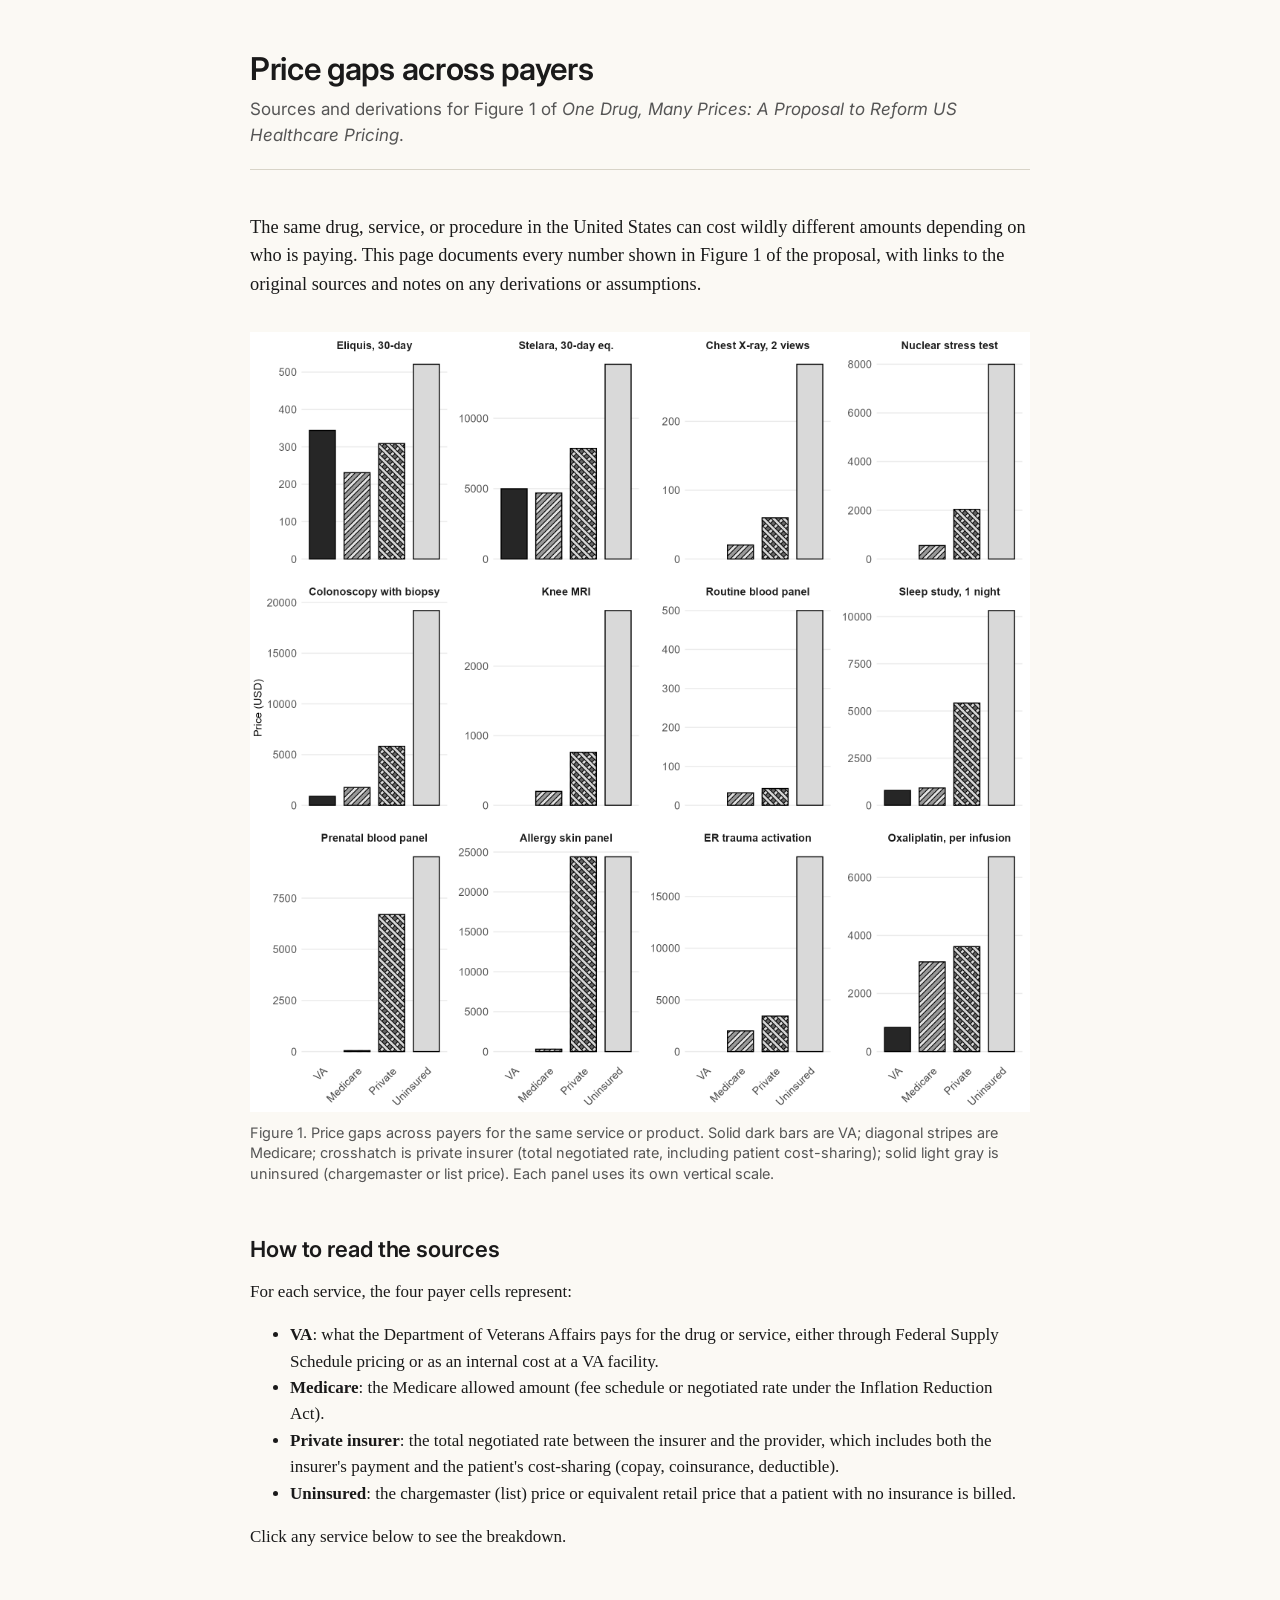
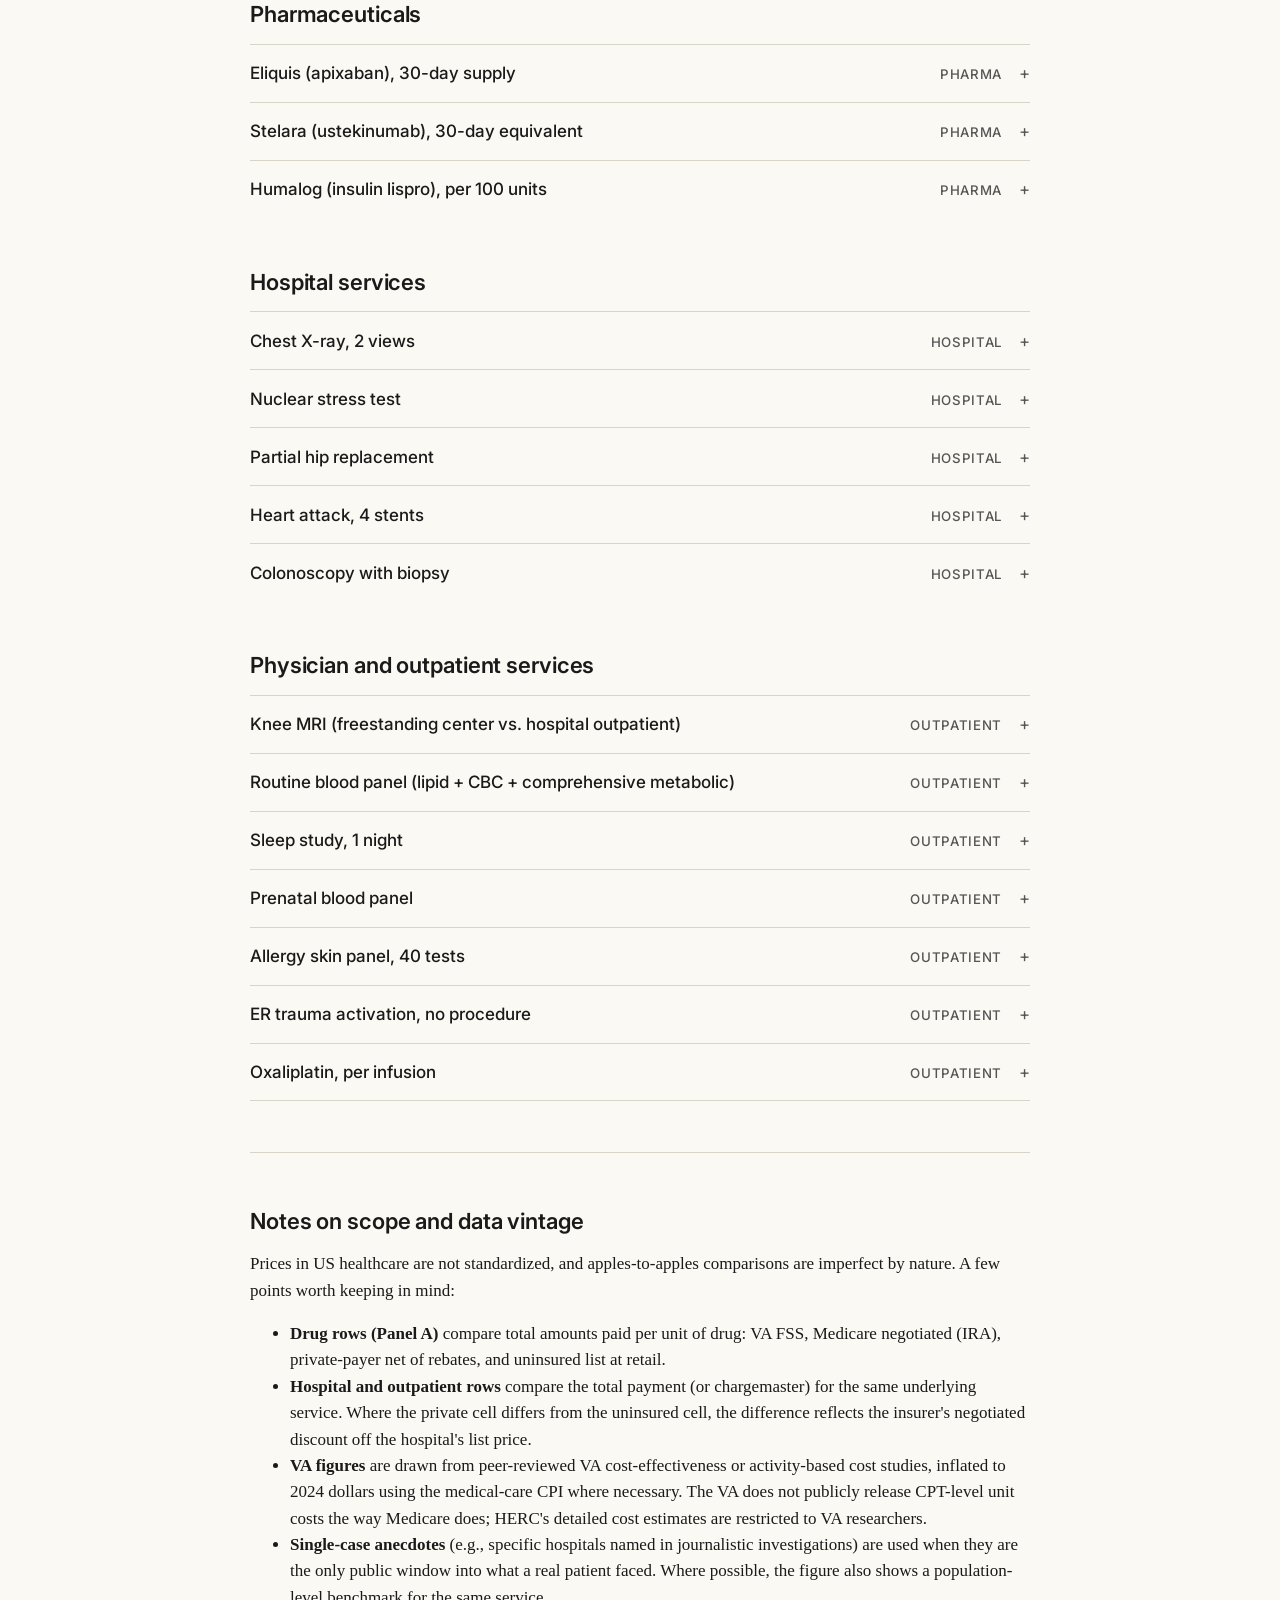
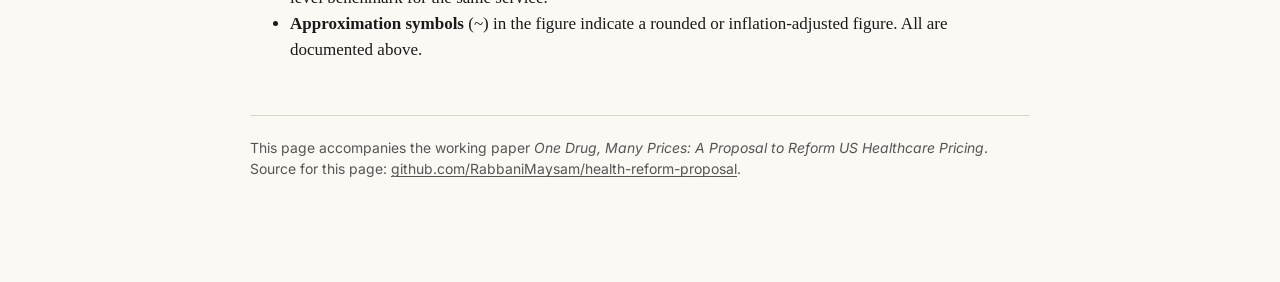
==== docs/index.html @ d4d27727 "Initial commit: paper draft, figures, and GitHub Pages site for price-gap sources Co-Authored-By: Cl" ====
<!doctype html>
<html lang="en">
<head>
<meta charset="utf-8">
<meta name="viewport" content="width=device-width, initial-scale=1">
<title>Price gaps across payers — Sources and derivations</title>
<meta name="description" content="Documented sources and derivations for the price-gap figure in 'One Drug, Many Prices: A Proposal to Reform US Healthcare Pricing.'">
<link rel="preconnect" href="https://fonts.googleapis.com">
<link rel="preconnect" href="https://fonts.gstatic.com" crossorigin>
<link rel="stylesheet" href="https://fonts.googleapis.com/css2?family=Inter:wght@400;500;600&display=swap">
<link rel="stylesheet" href="style.css">
</head>
<body>
<div class="wrap">

<header>
  <h1>Price gaps across payers</h1>
  <p class="subtitle">Sources and derivations for Figure 1 of <em>One Drug, Many Prices: A Proposal to Reform US Healthcare Pricing</em>.</p>
</header>

<p class="lede">The same drug, service, or procedure in the United States can cost wildly different amounts depending on who is paying. This page documents every number shown in Figure 1 of the proposal, with links to the original sources and notes on any derivations or assumptions.</p>

<figure>
  <img src="fig_pricegaps.png" alt="Bar chart of price gaps across four payers (VA, Medicare, private insurer, uninsured) for 15 services. Each panel uses its own vertical scale.">
  <figcaption>Figure 1. Price gaps across payers for the same service or product. Solid dark bars are VA; diagonal stripes are Medicare; crosshatch is private insurer (total negotiated rate, including patient cost-sharing); solid light gray is uninsured (chargemaster or list price). Each panel uses its own vertical scale.</figcaption>
</figure>

<h2>How to read the sources</h2>
<p>For each service, the four payer cells represent:</p>
<ul>
  <li><b>VA</b>: what the Department of Veterans Affairs pays for the drug or service, either through Federal Supply Schedule pricing or as an internal cost at a VA facility.</li>
  <li><b>Medicare</b>: the Medicare allowed amount (fee schedule or negotiated rate under the Inflation Reduction Act).</li>
  <li><b>Private insurer</b>: the total negotiated rate between the insurer and the provider, which includes both the insurer's payment and the patient's cost-sharing (copay, coinsurance, deductible).</li>
  <li><b>Uninsured</b>: the chargemaster (list) price or equivalent retail price that a patient with no insurance is billed.</li>
</ul>
<p>Click any service below to see the breakdown.</p>

<h2>Pharmaceuticals</h2>

<details>
  <summary><span class="service-name">Eliquis (apixaban), 30-day supply</span><span class="service-panel">Pharma</span></summary>
  <div>
    <dl class="cells">
      <dt>VA</dt><dd><b>$344</b> — Federal Supply Schedule price, March 2026.</dd>
      <dt>Medicare</dt><dd><b>$231</b> — IRA Maximum Fair Price effective 2026.</dd>
      <dt>Private insurer</dt><dd><b>$309</b> — Estimated US net price after rebates and discounts, from SSR Health data.</dd>
      <dt>Uninsured</dt><dd><b>$521</b> — US list (WAC) price; the uninsured face the list price at retail pharmacy, since they have no access to the rebate channel.</dd>
    </dl>
    <div class="notes">
      <p>Sources: <a href="https://www.cms.gov/priorities/medicare-prescription-drug-affordability/overview/medicare-drug-price-negotiation-program/selected-drugs-negotiated-prices">CMS, Selected Drugs and Negotiated Prices</a> (list and negotiated price); <a href="https://pmc.ncbi.nlm.nih.gov/articles/PMC11612909/">Wouters, Naci, Kesselheim. JAMA 2025;333:85–87</a> (net price); <a href="https://www.va.gov/opal/nac/fss/pharmprices.asp">VA National Acquisition Center FSS Pharmaceutical Prices</a>.</p>
    </div>
  </div>
</details>

<details>
  <summary><span class="service-name">Stelara (ustekinumab), 30-day equivalent</span><span class="service-panel">Pharma</span></summary>
  <div>
    <dl class="cells">
      <dt>VA</dt><dd><b>$4,993</b> — VA Federal Supply Schedule price for brand Stelara. Biosimilars are available to the VA at a fraction of this rate.</dd>
      <dt>Medicare</dt><dd><b>$4,695</b> — IRA Maximum Fair Price effective 2026.</dd>
      <dt>Private insurer</dt><dd><b>$7,860</b> — Estimated US net price after rebates and discounts.</dd>
      <dt>Uninsured</dt><dd><b>$13,836</b> — US list (WAC) price.</dd>
    </dl>
    <div class="notes">
      <p>Sources: <a href="https://www.cms.gov/priorities/medicare-prescription-drug-affordability/overview/medicare-drug-price-negotiation-program/selected-drugs-negotiated-prices">CMS, Selected Drugs and Negotiated Prices</a>; <a href="https://pmc.ncbi.nlm.nih.gov/articles/PMC11612909/">Wouters et al. JAMA 2025</a>; <a href="https://www.va.gov/opal/nac/fss/pharmprices.asp">VA FSS</a>.</p>
    </div>
  </div>
</details>

<details>
  <summary><span class="service-name">Humalog (insulin lispro), per 100 units</span><span class="service-panel">Pharma</span></summary>
  <div>
    <dl class="cells">
      <dt>VA</dt><dd><b>$2.51</b> — VA Federal Supply Schedule price, March 2026.</dd>
      <dt>Medicare</dt><dd>— Not separately reported.</dd>
      <dt>Private insurer</dt><dd>— Not separately reported.</dd>
      <dt>Uninsured</dt><dd><b>~$8.50</b> — Approximate current US list (WAC) price following Eli Lilly's roughly 70% list-price cut in late 2023 (from a pre-cut list of $32.18 per 100 units in 2019).</dd>
    </dl>
    <div class="notes">
      <p><b>Assumption:</b> The $8.50 figure is an approximation of the post-cut list price; Lilly cut the list price of Humalog by approximately 70% in Q4 2023, bringing a 10 mL (1000-unit) vial to roughly $82–$86, or about $8–$9 per 100 units.</p>
      <p>Sources: <a href="https://pmc.ncbi.nlm.nih.gov/articles/PMC10276305/">Hernandez et al. JAMA Health Forum 2023</a> (2019 list price baseline); <a href="https://www.va.gov/opal/nac/fss/pharmprices.asp">VA FSS</a>.</p>
    </div>
  </div>
</details>

<h2>Hospital services</h2>

<details>
  <summary><span class="service-name">Chest X-ray, 2 views</span><span class="service-panel">Hospital</span></summary>
  <div>
    <dl class="cells">
      <dt>VA</dt><dd>— Not publicly reported at CPT level.</dd>
      <dt>Medicare</dt><dd><b>$20.44</b> — Medicare rate at MD Anderson, as reported in Brill's 2013 investigation.</dd>
      <dt>Private insurer</dt><dd><b>~$60</b> — National commercial median for CPT 71046 (two-view chest X-ray), from hospital price-transparency data.</dd>
      <dt>Uninsured</dt><dd><b>$283</b> — MD Anderson chargemaster price.</dd>
    </dl>
    <div class="notes">
      <p>Sources: <a href="https://content.time.com/time/subscriber/article/0,33009,2136864,00.html">Brill, "Bitter Pill." TIME. 2013</a>; Turquoise Health price transparency data.</p>
    </div>
  </div>
</details>

<details>
  <summary><span class="service-name">Nuclear stress test</span><span class="service-panel">Hospital</span></summary>
  <div>
    <dl class="cells">
      <dt>VA</dt><dd>— Not publicly reported.</dd>
      <dt>Medicare</dt><dd><b>$554</b> — Medicare rate at Stamford Hospital, per Brill 2013.</dd>
      <dt>Private insurer</dt><dd><b>~$2,038</b> — National commercial median for CPT 78452 (myocardial perfusion imaging), from hospital price-transparency data.</dd>
      <dt>Uninsured</dt><dd><b>$7,998</b> — Stamford Hospital chargemaster price.</dd>
    </dl>
    <div class="notes">
      <p>Sources: <a href="https://content.time.com/time/subscriber/article/0,33009,2136864,00.html">Brill, "Bitter Pill." TIME. 2013</a>; Turquoise Health price transparency data.</p>
    </div>
  </div>
</details>

<details>
  <summary><span class="service-name">Partial hip replacement</span><span class="service-panel">Hospital</span></summary>
  <div>
    <dl class="cells">
      <dt>VA</dt><dd>— Not publicly reported for partial hip.</dd>
      <dt>Medicare</dt><dd>— Not separately reported in source.</dd>
      <dt>Private insurer</dt><dd><b>$70,882</b> — Aetna's negotiated payment to NYU Langone.</dd>
      <dt>Uninsured</dt><dd><b>$117,000+</b> — NYU Langone's sticker price for the surgery.</dd>
    </dl>
    <div class="notes">
      <p>Source: <a href="https://www.propublica.org/article/why-your-health-insurer-does-not-care-about-your-big-bills">Marshall Allen, "Why Your Health Insurer Doesn't Care About Your Big Bills." ProPublica. 2018</a>.</p>
    </div>
  </div>
</details>

<details>
  <summary><span class="service-name">Heart attack, 4 stents</span><span class="service-panel">Hospital</span></summary>
  <div>
    <dl class="cells">
      <dt>VA</dt><dd><b>~$25,000</b> — Derived. Median VA index-PCI admission cost from the CART Program registry (2008–2011 dollars), inflated to 2024 dollars using the medical-care CPI. Resource-intensive cases (such as four stents) likely run higher.</dd>
      <dt>Medicare</dt><dd>— Not independently verified.</dd>
      <dt>Private insurer</dt><dd>— Patient's case was billed out of network; no clean negotiated rate.</dd>
      <dt>Uninsured</dt><dd><b>$164,941</b> — St. David's (Austin, TX) chargemaster total bill.</dd>
    </dl>
    <div class="notes">
      <p><b>Derivation for VA:</b> Bradley et al. (2015) reports a median 30-day total cost of $23,820 (2008–2011 VA data); the index PCI admission is 83% of that (~$19,800 in 2010 dollars); inflation-adjusted to 2024 dollars via the medical-care CPI (factor ≈ 1.51) gives ~$25,000 for the index admission.</p>
      <p>Sources: <a href="https://pubmed.ncbi.nlm.nih.gov/25951833/">Bradley et al. Circulation 2015;132:101–108</a>; <a href="https://kffhealthnews.org/news/life-threatening-heart-attack-leaves-teacher-with-108951-bill/">Kliff, "Drew Calver's heart attack." KHN/NPR. 2018</a>.</p>
    </div>
  </div>
</details>

<details>
  <summary><span class="service-name">Colonoscopy with biopsy</span><span class="service-panel">Hospital</span></summary>
  <div>
    <dl class="cells">
      <dt>VA</dt><dd><b>~$880</b> — Derived. Median VA direct health-care cost per diagnostic colonoscopy in a single-center microcosting study (2002 dollars: $391), inflated to 2024 dollars using the medical-care CPI.</dd>
      <dt>Medicare</dt><dd><b>$1,760</b> — Medicare rate reported in the KFF Bill of the Month article.</dd>
      <dt>Private insurer</dt><dd><b>$5,816</b> — Aetna-negotiated rate after reducing the $19,206 chargemaster. Of this, Aetna paid $1,979 and the patient paid $4,047.</dd>
      <dt>Uninsured</dt><dd><b>$19,206</b> — Northwestern Memorial chargemaster.</dd>
    </dl>
    <div class="notes">
      <p><b>Derivation for VA:</b> Medical-care CPI factor ≈ 2.25 from 2002 to 2024.</p>
      <p>Sources: <a href="https://pubmed.ncbi.nlm.nih.gov/17665271/">Henry et al. J Gen Intern Med 2007;22:1415–1421</a>; <a href="https://kffhealthnews.org/news/article/surprise-bill-colonoscopy-chicago-northwestern-december-bill-of-the-month/">Andrews, "His Doctors Said the Colonoscopy Could Wait. The Bill Couldn't." KFF Health News. 2024</a>.</p>
    </div>
  </div>
</details>

<h2>Physician and outpatient services</h2>

<details>
  <summary><span class="service-name">Knee MRI (freestanding center vs. hospital outpatient)</span><span class="service-panel">Outpatient</span></summary>
  <div>
    <dl class="cells">
      <dt>VA</dt><dd>— Not publicly reported at CPT level.</dd>
      <dt>Medicare</dt><dd><b>$200</b> — Approximate national Medicare rate for CPT 73721.</dd>
      <dt>Private insurer</dt><dd><b>$762</b> — Midpoint of the $606–$919 range reported by NIHCR 2014 ($606 at a freestanding center; $919 at hospital outpatient).</dd>
      <dt>Uninsured</dt><dd><b>~$2,800</b> — Representative chargemaster for CPT 73721. Chargemasters vary widely by hospital.</dd>
    </dl>
    <div class="notes">
      <p><b>Assumption:</b> The private figure in the figure uses the midpoint of the NIHCR freestanding–vs–HOPD range to give a single bar per payer.</p>
      <p>Source: <a href="https://www.nihcr.org/analysis/improving-care-delivery/prevention-improving-health/hospital-outpatient-prices/">NIHCR, "Hospital Outpatient Prices Much Higher Than Community Settings." 2014</a>.</p>
    </div>
  </div>
</details>

<details>
  <summary><span class="service-name">Routine blood panel (lipid + CBC + comprehensive metabolic)</span><span class="service-panel">Outpatient</span></summary>
  <div>
    <dl class="cells">
      <dt>VA</dt><dd>— Not publicly reported at test level.</dd>
      <dt>Medicare</dt><dd><b>~$32</b> — Sum of Medicare Clinical Laboratory Fee Schedule national rates for lipid panel (CPT 80061 ≈ $13), CBC (85025 ≈ $8), and comprehensive metabolic panel (80053 ≈ $11).</dd>
      <dt>Private insurer</dt><dd><b>$43</b> — Independent reference lab (Quest) negotiated rate. The same bundle billed by a hospital outpatient department runs roughly twice as much.</dd>
      <dt>Uninsured</dt><dd><b>~$500</b> — Representative hospital chargemaster for the three-panel bundle.</dd>
    </dl>
    <div class="notes">
      <p>Sources: <a href="https://healthcostinstitute.org/images/pdfs/HCCI_labprices_brief_051223.pdf">Health Care Cost Institute, "Price Markups for Clinical Labs." 2022</a>; <a href="https://www.cms.gov/medicare/payment/fee-schedules/clinical-laboratory-fee-schedule-clfs">CMS Clinical Laboratory Fee Schedule</a>.</p>
    </div>
  </div>
</details>

<details>
  <summary><span class="service-name">Sleep study, 1 night</span><span class="service-panel">Outpatient</span></summary>
  <div>
    <dl class="cells">
      <dt>VA</dt><dd><b>~$790</b> — Derived. VA-reported cost per in-laboratory polysomnogram (2015 dollars, priced at Medicare rates), inflated to 2024 dollars using the medical-care CPI.</dd>
      <dt>Medicare</dt><dd><b>$920</b> — National Medicare rate reported in the KFF Bill of the Month article.</dd>
      <dt>Private insurer</dt><dd><b>$5,419</b> — Humana's negotiated rate at Bascom Palmer (Miami); the patient owed $5,157 of the $10,322 total charge.</dd>
      <dt>Uninsured</dt><dd><b>$10,322</b> — Total chargemaster bill.</dd>
    </dl>
    <div class="notes">
      <p><b>Derivation for VA:</b> Donovan et al. (2019) reports $663 per polysomnogram priced at Medicare rates from 2014–2016 VA data; medical-care CPI factor ≈ 1.19 from 2015 to 2024 yields ~$790.</p>
      <p>Sources: <a href="https://pmc.ncbi.nlm.nih.gov/articles/PMC7330508/">Donovan et al. Am J Respir Crit Care Med 2019;200:779–782</a>; <a href="https://kffhealthnews.org/news/article/enough-to-wreck-their-rest-10322-for-a-sleep-study/">Andrews, "Enough to Wreck Their Rest." KFF Health News. 2021</a>.</p>
    </div>
  </div>
</details>

<details>
  <summary><span class="service-name">Prenatal blood panel</span><span class="service-panel">Outpatient</span></summary>
  <div>
    <dl class="cells">
      <dt>VA</dt><dd>— VA does not routinely provide prenatal care.</dd>
      <dt>Medicare</dt><dd><b>~$45</b> — Medicare CLFS rate for the obstetric panel (CPT 80055). Medicare does not routinely cover prenatal care, so this is a benchmark for the same lab work.</dd>
      <dt>Private insurer</dt><dd><b>$6,701</b> — The insurer negotiated the $9,520 chargemaster down to $6,701; insurer paid $4,310, patient paid $2,390. Individual tests were marked at multiples of in-office rates (e.g., hepatitis B screen billed at $418.55).</dd>
      <dt>Uninsured</dt><dd><b>$9,520</b> — Hospital chargemaster for the same panel.</dd>
    </dl>
    <div class="notes">
      <p>Sources: <a href="https://kffhealthnews.org/news/article/routine-bloodwork-lab-work-tests-surprise-bill/">Pattani, "Out for Blood?" KFF Health News. 2023</a>; <a href="https://www.cms.gov/medicare/payment/fee-schedules/clinical-laboratory-fee-schedule-clfs">CMS CLFS</a>.</p>
    </div>
  </div>
</details>

<details>
  <summary><span class="service-name">Allergy skin panel, 40 tests</span><span class="service-panel">Outpatient</span></summary>
  <div>
    <dl class="cells">
      <dt>VA</dt><dd>— Not separately reported.</dd>
      <dt>Medicare</dt><dd><b>~$300</b> — Medicare Physician Fee Schedule, approximately $7.50 per test (CPT 95004) times 40 tests.</dd>
      <dt>Private insurer</dt><dd><b>$24,400</b> — Billed at chargemaster with no negotiated discount; insurer (BCBS) paid ~$19,000 and the patient paid $5,400+. An independent allergy clinic charged approximately $1,827 for a comparable panel.</dd>
      <dt>Uninsured</dt><dd><b>$24,400</b> — Same as the billed amount, since no negotiated discount was applied.</dd>
    </dl>
    <div class="notes">
      <p><b>Assumption:</b> The private column represents the total negotiated rate (insurer + patient). The PBS NewsHour report describes no separate negotiated discount off the $24,400 charge; total paid equals total charged. The private and uninsured prices are therefore the same for this hospital.</p>
      <p>Sources: <a href="https://www.pbs.org/newshour/show/why-patients-are-getting-hit-with-surprise-hospital-fees-for-routine-medical-care">Booker, "Why patients are getting hit with surprise hospital fees." PBS NewsHour. 2024</a>; <a href="https://www.cms.gov/medicare/physician-fee-schedule/search">CMS Physician Fee Schedule</a>.</p>
    </div>
  </div>
</details>

<details>
  <summary><span class="service-name">ER trauma activation, no procedure</span><span class="service-panel">Outpatient</span></summary>
  <div>
    <dl class="cells">
      <dt>VA</dt><dd>— Not publicly reported.</dd>
      <dt>Medicare</dt><dd><b>~$2,000</b> — Approximate Medicare payment combining the trauma response code (G0390) and an emergency department E/M visit; the precise rate depends on the year's OPPS Addendum B and the specific E/M level.</dd>
      <dt>Private insurer</dt><dd><b>$3,431</b> — Median commercial-payer negotiated price for trauma team activation, from a hospital price-transparency study.</dd>
      <dt>Uninsured</dt><dd><b>$18,836</b> — Total bill for a 3-hour ER visit at Zuckerberg San Francisco General Hospital with no procedure performed. $15,666 of the bill was a single trauma-activation fee. The patient's travel insurance was capped at $5,000, so the chargemaster balance was billed to the family.</dd>
    </dl>
    <div class="notes">
      <p>Sources: <a href="https://kffhealthnews.org/news/how-er-bills-can-balloon-by-as-much-as-50k-for-trauma-response/">Gold and Kliff, "A Baby Was Treated With a Nap and a Bottle of Formula." KFF Health News. 2018</a>; <a href="https://jamanetwork.com/journals/jamasurgery/fullarticle/10.1001/jamasurg.2024.0012">Wang et al. JAMA Surgery 2024;159:718–720</a>.</p>
    </div>
  </div>
</details>

<details>
  <summary><span class="service-name">Oxaliplatin, per infusion</span><span class="service-panel">Outpatient</span></summary>
  <div>
    <dl class="cells">
      <dt>VA</dt><dd><b>~$830</b> — Derived. Per-patient FOLFOX cost in a VA cost-effectiveness analysis (2008 VA internal costs, 12 biweekly infusions per 6-month regimen), inflated to 2024 dollars using the medical-care CPI. The figure combines the VA's in-house drug cost (FSS) with nursing, pharmacy, and overhead costs absorbed internally.</dd>
      <dt>Medicare</dt><dd><b>$3,090</b> — Mean Medicare per-infusion payment in a national sample of cancer centers (Dusetzina 2016, 2012 dollars; current figures are likely higher).</dd>
      <dt>Private insurer</dt><dd><b>$3,616</b> — Mean private-insurance per-infusion payment from the same source.</dd>
      <dt>Uninsured</dt><dd><b>$6,711</b> — Mean uninsured-patient charge per infusion, same source.</dd>
    </dl>
    <div class="notes">
      <p><b>Derivation for VA:</b> Soni et al. (2014) reports a 6-month FOLFOX total cost of $6,427.61 in 2008 VA dollars across 12 biweekly cycles; per-infusion cost ≈ $535.63 in 2008 dollars; medical-care CPI factor ≈ 1.55 from 2008 to 2024 yields ~$830 per infusion.</p>
      <p>The Medicare, private, and uninsured figures are all mean per-infusion payments from the same Dusetzina 2016 study and are therefore apples-to-apples. The VA figure uses internal cost accounting rather than a billed rate, since the VA is a closed system.</p>
      <p>Sources: <a href="https://pmc.ncbi.nlm.nih.gov/articles/PMC4947373/">Dusetzina, Bach, et al. Health Affairs 2016;35:1306–1313</a>; <a href="https://pmc.ncbi.nlm.nih.gov/articles/PMC7842555/">Soni et al. Oncology Research 2014;22:311–319</a>.</p>
    </div>
  </div>
</details>

<hr>

<h2>Notes on scope and data vintage</h2>
<p>Prices in US healthcare are not standardized, and apples-to-apples comparisons are imperfect by nature. A few points worth keeping in mind:</p>
<ul>
  <li><b>Drug rows (Panel A)</b> compare total amounts paid per unit of drug: VA FSS, Medicare negotiated (IRA), private-payer net of rebates, and uninsured list at retail.</li>
  <li><b>Hospital and outpatient rows</b> compare the total payment (or chargemaster) for the same underlying service. Where the private cell differs from the uninsured cell, the difference reflects the insurer's negotiated discount off the hospital's list price.</li>
  <li><b>VA figures</b> are drawn from peer-reviewed VA cost-effectiveness or activity-based cost studies, inflated to 2024 dollars using the medical-care CPI where necessary. The VA does not publicly release CPT-level unit costs the way Medicare does; HERC's detailed cost estimates are restricted to VA researchers.</li>
  <li><b>Single-case anecdotes</b> (e.g., specific hospitals named in journalistic investigations) are used when they are the only public window into what a real patient faced. Where possible, the figure also shows a population-level benchmark for the same service.</li>
  <li><b>Approximation symbols</b> (~) in the figure indicate a rounded or inflation-adjusted figure. All are documented above.</li>
</ul>

<footer>
  <p>This page accompanies the working paper <em>One Drug, Many Prices: A Proposal to Reform US Healthcare Pricing</em>. Source for this page: <a href="https://github.com/RabbaniMaysam/health-reform-proposal">github.com/RabbaniMaysam/health-reform-proposal</a>.</p>
</footer>

</div>
</body>
</html>
---- docs/style.css ----
:root {
  --bg: #fbf9f4;
  --fg: #1a1a1a;
  --muted: #555;
  --rule: #d8d4c8;
  --accent: #8a2b2b;
  --link: #5a1a1a;
  --max: 780px;
  --serif: "Iowan Old Style", "Charter", "Georgia", "Cambria", serif;
  --sans: "Inter", "Helvetica Neue", "Segoe UI", system-ui, sans-serif;
}

html {
  font-size: 17px;
  scroll-behavior: smooth;
  -webkit-font-smoothing: antialiased;
  -moz-osx-font-smoothing: grayscale;
}

body {
  margin: 0;
  background: var(--bg);
  color: var(--fg);
  font-family: var(--serif);
  line-height: 1.55;
}

.wrap {
  max-width: var(--max);
  margin: 0 auto;
  padding: 3rem 1.25rem 5rem;
}

header {
  margin-bottom: 2.5rem;
  padding-bottom: 1.25rem;
  border-bottom: 1px solid var(--rule);
}

h1 {
  font-family: var(--sans);
  font-weight: 600;
  font-size: 1.85rem;
  line-height: 1.2;
  margin: 0 0 0.4rem;
  letter-spacing: -0.01em;
}

.subtitle {
  font-family: var(--sans);
  font-weight: 400;
  font-size: 1rem;
  color: var(--muted);
  margin: 0;
}

h2 {
  font-family: var(--sans);
  font-weight: 600;
  font-size: 1.3rem;
  margin: 2.75rem 0 0.75rem;
  letter-spacing: -0.005em;
}

h3 {
  font-family: var(--sans);
  font-weight: 600;
  font-size: 1.05rem;
  margin: 1.75rem 0 0.5rem;
}

p {
  margin: 0 0 1rem;
}

.lede {
  font-size: 1.08rem;
  color: var(--fg);
}

a {
  color: var(--link);
  text-decoration: underline;
  text-underline-offset: 2px;
  text-decoration-thickness: 1px;
}

a:hover {
  color: var(--accent);
}

figure {
  margin: 2rem 0;
}

figure img {
  width: 100%;
  height: auto;
  display: block;
}

figcaption {
  font-family: var(--sans);
  font-size: 0.85rem;
  color: var(--muted);
  margin-top: 0.6rem;
  line-height: 1.45;
}

details {
  border-top: 1px solid var(--rule);
  padding: 0.9rem 0;
}

details:last-of-type {
  border-bottom: 1px solid var(--rule);
}

summary {
  cursor: pointer;
  font-family: var(--sans);
  font-weight: 500;
  font-size: 1rem;
  list-style: none;
  display: flex;
  justify-content: space-between;
  align-items: baseline;
  gap: 1rem;
}

summary::-webkit-details-marker {
  display: none;
}

summary::after {
  content: "+";
  font-family: var(--sans);
  color: var(--muted);
  font-weight: 400;
  transition: transform 0.15s;
}

details[open] summary::after {
  content: "−";
}

.service-name {
  flex: 1;
}

.service-panel {
  font-size: 0.78rem;
  color: var(--muted);
  text-transform: uppercase;
  letter-spacing: 0.05em;
  font-weight: 500;
  white-space: nowrap;
}

details > div {
  padding-top: 0.8rem;
}

.cells {
  display: grid;
  grid-template-columns: auto 1fr;
  gap: 0.25rem 1rem;
  margin: 0 0 0.9rem;
  font-size: 0.95rem;
}

.cells dt {
  font-family: var(--sans);
  font-weight: 500;
  color: var(--muted);
  white-space: nowrap;
}

.cells dd {
  margin: 0;
}

.cells dd b {
  font-weight: 600;
}

.notes {
  font-size: 0.92rem;
  color: var(--fg);
}

.notes p {
  margin: 0 0 0.5rem;
}

.notes p:last-child {
  margin-bottom: 0;
}

hr {
  border: none;
  border-top: 1px solid var(--rule);
  margin: 3rem 0;
}

footer {
  font-family: var(--sans);
  font-size: 0.82rem;
  color: var(--muted);
  margin-top: 3rem;
  padding-top: 1.25rem;
  border-top: 1px solid var(--rule);
}

footer a {
  color: var(--muted);
}

@media (max-width: 600px) {
  html { font-size: 16px; }
  .wrap { padding: 2rem 1rem 4rem; }
  h1 { font-size: 1.55rem; }
  h2 { font-size: 1.15rem; }
  summary { flex-direction: column; gap: 0.15rem; }
  summary::after { position: absolute; right: 0; }
  details { position: relative; }
  .cells { grid-template-columns: 1fr; gap: 0.1rem; }
  .cells dt { margin-top: 0.4rem; }
}

@media (prefers-color-scheme: dark) {
  :root {
    --bg: #1a1815;
    --fg: #e8e4d8;
    --muted: #a8a29a;
    --rule: #3a3530;
    --link: #e8a08a;
    --accent: #f0b8a0;
  }
}
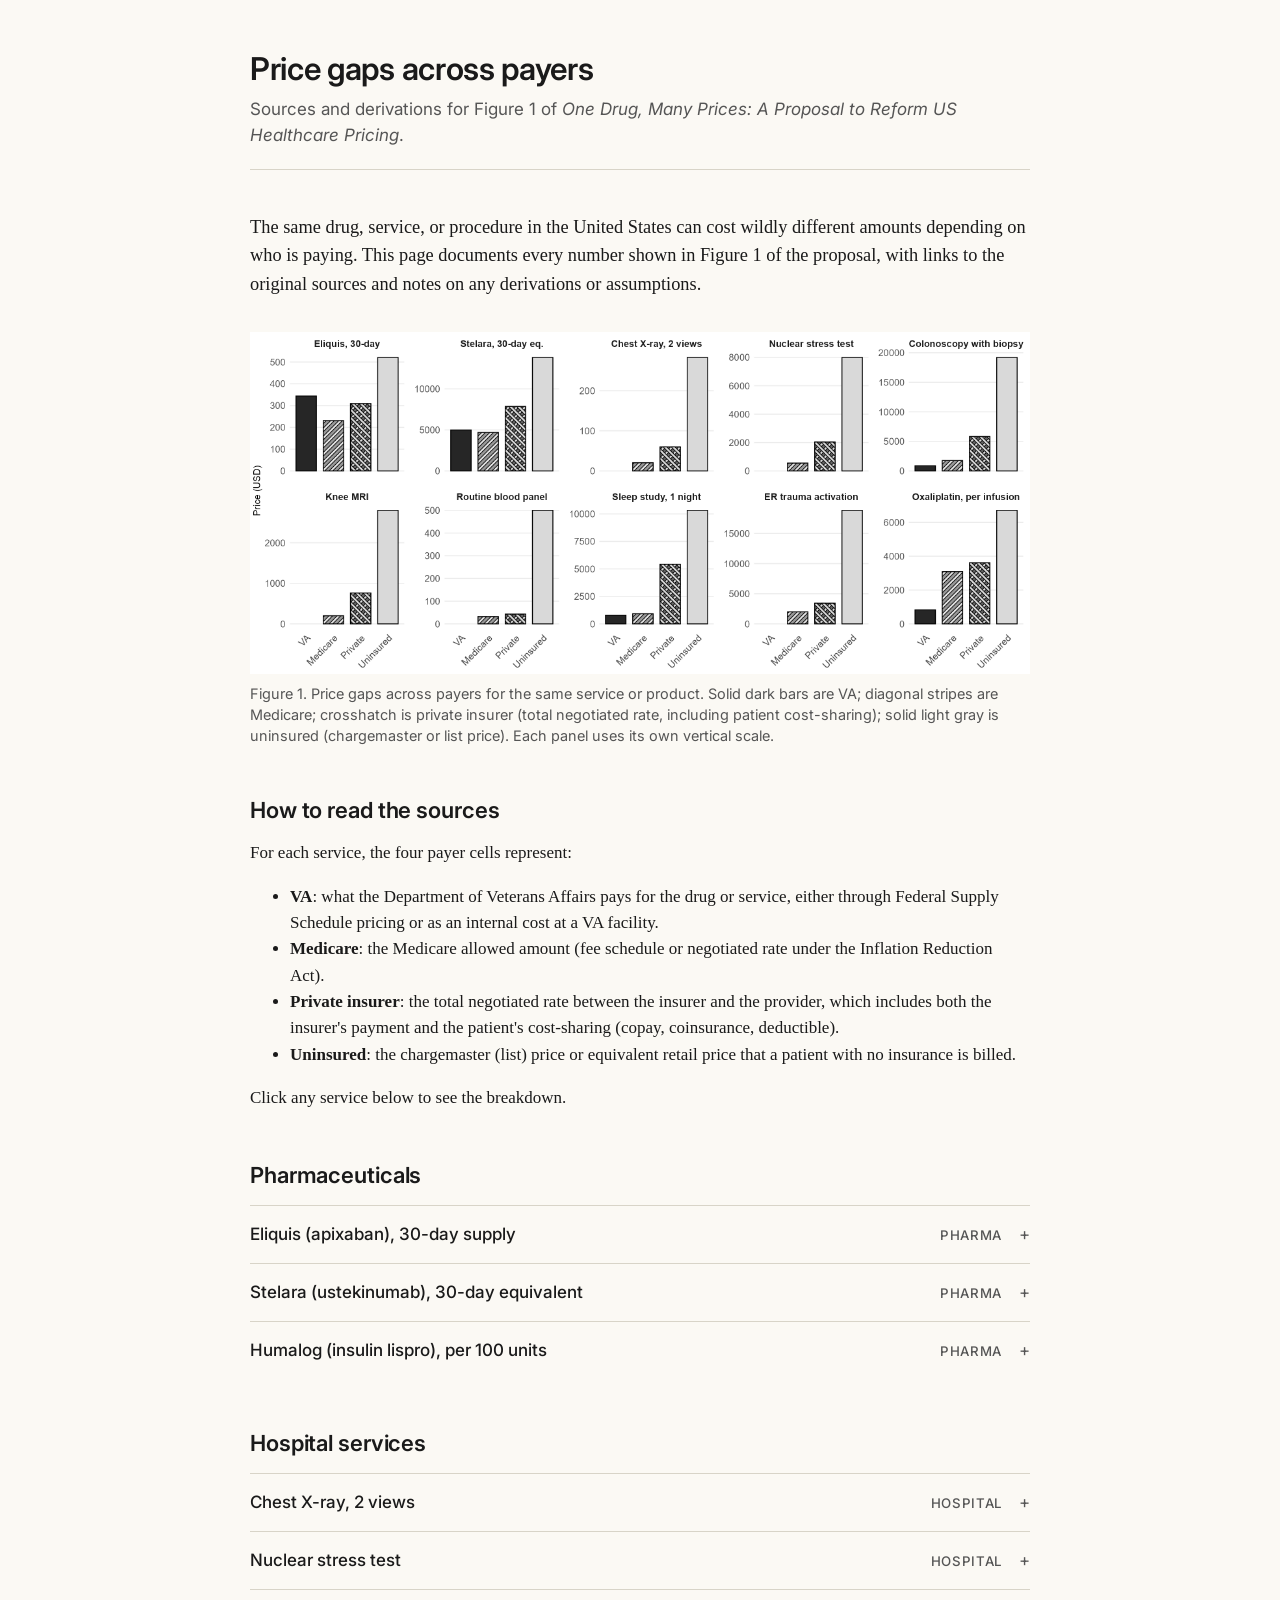
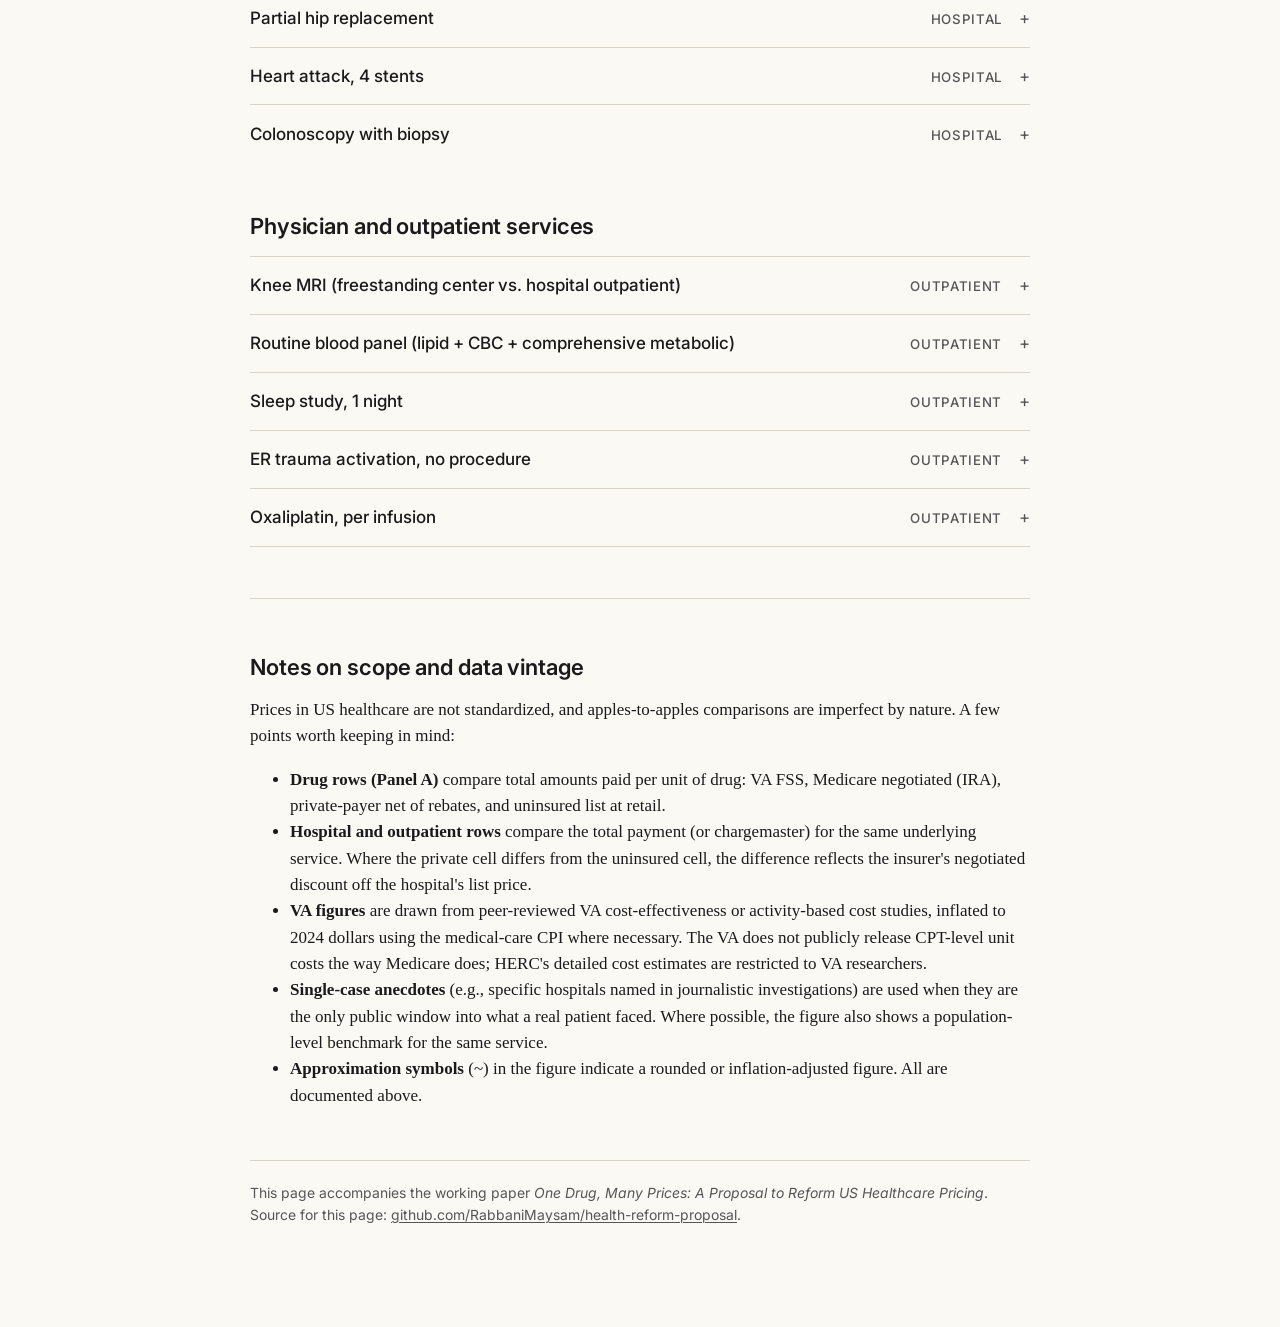
==== commit e26c4eb7: "Remove prenatal and allergy panels from Figure 1; reshape to 2x5 Both rows have very large gaps (doz" ====
--- a/docs/index.html
+++ b/docs/index.html
@@ -212,37 +212,6 @@
 </details>
 
 <details>
-  <summary><span class="service-name">Prenatal blood panel</span><span class="service-panel">Outpatient</span></summary>
-  <div>
-    <dl class="cells">
-      <dt>VA</dt><dd>— VA does not routinely provide prenatal care.</dd>
-      <dt>Medicare</dt><dd><b>~$45</b> — Medicare CLFS rate for the obstetric panel (CPT 80055). Medicare does not routinely cover prenatal care, so this is a benchmark for the same lab work.</dd>
-      <dt>Private insurer</dt><dd><b>$6,701</b> — The insurer negotiated the $9,520 chargemaster down to $6,701; insurer paid $4,310, patient paid $2,390. Individual tests were marked at multiples of in-office rates (e.g., hepatitis B screen billed at $418.55).</dd>
-      <dt>Uninsured</dt><dd><b>$9,520</b> — Hospital chargemaster for the same panel.</dd>
-    </dl>
-    <div class="notes">
-      <p>Sources: <a href="https://kffhealthnews.org/news/article/routine-bloodwork-lab-work-tests-surprise-bill/">Pattani, "Out for Blood?" KFF Health News. 2023</a>; <a href="https://www.cms.gov/medicare/payment/fee-schedules/clinical-laboratory-fee-schedule-clfs">CMS CLFS</a>.</p>
-    </div>
-  </div>
-</details>
-
-<details>
-  <summary><span class="service-name">Allergy skin panel, 40 tests</span><span class="service-panel">Outpatient</span></summary>
-  <div>
-    <dl class="cells">
-      <dt>VA</dt><dd>— Not separately reported.</dd>
-      <dt>Medicare</dt><dd><b>~$300</b> — Medicare Physician Fee Schedule, approximately $7.50 per test (CPT 95004) times 40 tests.</dd>
-      <dt>Private insurer</dt><dd><b>$24,400</b> — Billed at chargemaster with no negotiated discount; insurer (BCBS) paid ~$19,000 and the patient paid $5,400+. An independent allergy clinic charged approximately $1,827 for a comparable panel.</dd>
-      <dt>Uninsured</dt><dd><b>$24,400</b> — Same as the billed amount, since no negotiated discount was applied.</dd>
-    </dl>
-    <div class="notes">
-      <p><b>Assumption:</b> The private column represents the total negotiated rate (insurer + patient). The PBS NewsHour report describes no separate negotiated discount off the $24,400 charge; total paid equals total charged. The private and uninsured prices are therefore the same for this hospital.</p>
-      <p>Sources: <a href="https://www.pbs.org/newshour/show/why-patients-are-getting-hit-with-surprise-hospital-fees-for-routine-medical-care">Booker, "Why patients are getting hit with surprise hospital fees." PBS NewsHour. 2024</a>; <a href="https://www.cms.gov/medicare/physician-fee-schedule/search">CMS Physician Fee Schedule</a>.</p>
-    </div>
-  </div>
-</details>
-
-<details>
   <summary><span class="service-name">ER trauma activation, no procedure</span><span class="service-panel">Outpatient</span></summary>
   <div>
     <dl class="cells">
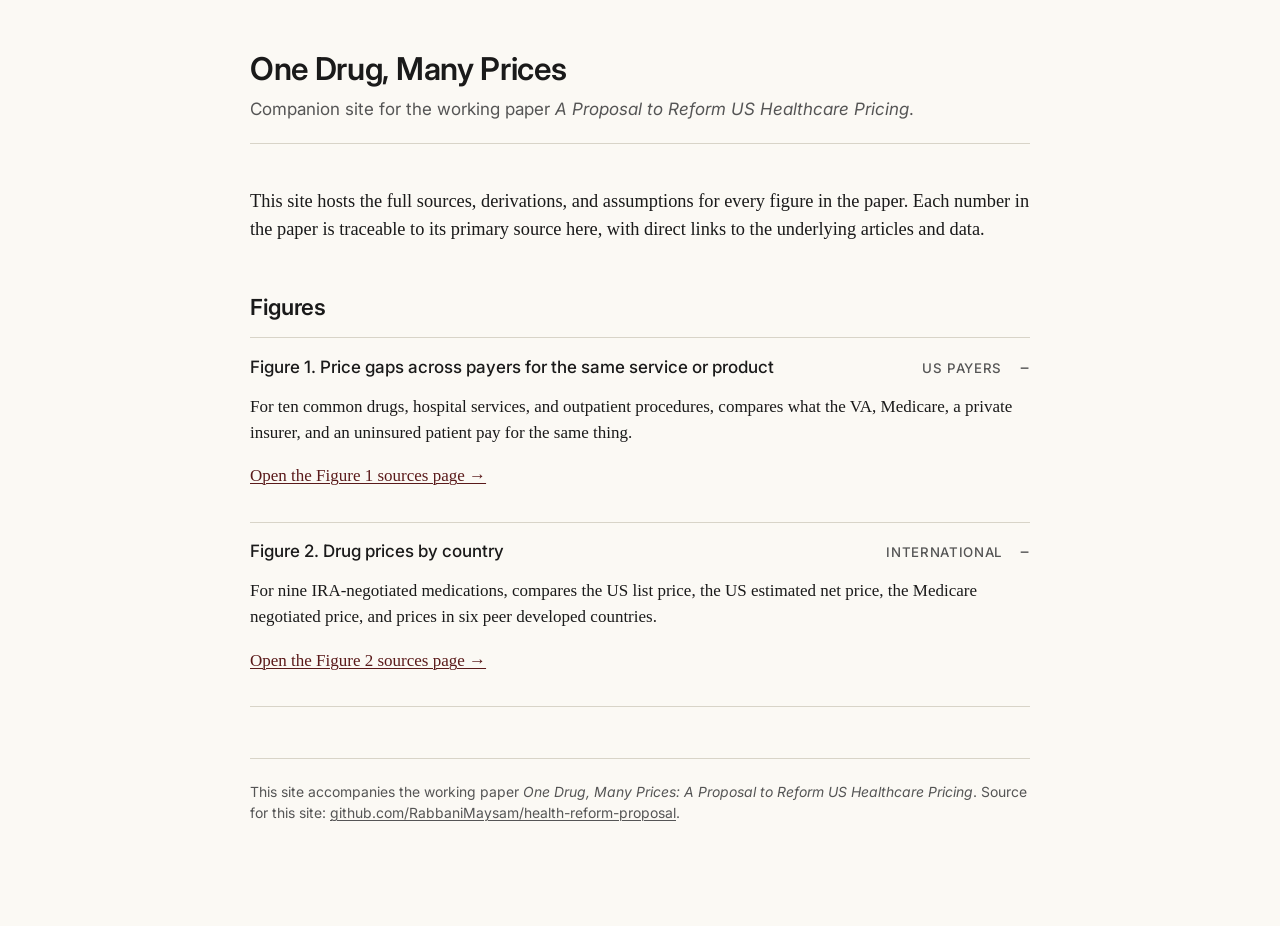
==== commit 3cf2dcd1: "Vertical x-labels in both figures; add sources page for Figure 2 - fig_pricegaps.R: x-axis labels no" ====
--- a/docs/index.html
+++ b/docs/index.html
@@ -3,8 +3,8 @@
 <head>
 <meta charset="utf-8">
 <meta name="viewport" content="width=device-width, initial-scale=1">
-<title>Price gaps across payers — Sources and derivations</title>
-<meta name="description" content="Documented sources and derivations for the price-gap figure in 'One Drug, Many Prices: A Proposal to Reform US Healthcare Pricing.'">
+<title>One Drug, Many Prices — Companion site</title>
+<meta name="description" content="Companion website for the working paper 'One Drug, Many Prices: A Proposal to Reform US Healthcare Pricing.' Full sources and derivations for every figure.">
 <link rel="preconnect" href="https://fonts.googleapis.com">
 <link rel="preconnect" href="https://fonts.gstatic.com" crossorigin>
 <link rel="stylesheet" href="https://fonts.googleapis.com/css2?family=Inter:wght@400;500;600&display=swap">
@@ -14,249 +14,32 @@
 <div class="wrap">
 
 <header>
-  <h1>Price gaps across payers</h1>
-  <p class="subtitle">Sources and derivations for Figure 1 of <em>One Drug, Many Prices: A Proposal to Reform US Healthcare Pricing</em>.</p>
+  <h1>One Drug, Many Prices</h1>
+  <p class="subtitle">Companion site for the working paper <em>A Proposal to Reform US Healthcare Pricing</em>.</p>
 </header>
 
-<p class="lede">The same drug, service, or procedure in the United States can cost wildly different amounts depending on who is paying. This page documents every number shown in Figure 1 of the proposal, with links to the original sources and notes on any derivations or assumptions.</p>
+<p class="lede">This site hosts the full sources, derivations, and assumptions for every figure in the paper. Each number in the paper is traceable to its primary source here, with direct links to the underlying articles and data.</p>
 
-<figure>
-  <img src="fig_pricegaps.png" alt="Bar chart of price gaps across four payers (VA, Medicare, private insurer, uninsured) for 15 services. Each panel uses its own vertical scale.">
-  <figcaption>Figure 1. Price gaps across payers for the same service or product. Solid dark bars are VA; diagonal stripes are Medicare; crosshatch is private insurer (total negotiated rate, including patient cost-sharing); solid light gray is uninsured (chargemaster or list price). Each panel uses its own vertical scale.</figcaption>
-</figure>
+<h2>Figures</h2>
 
-<h2>How to read the sources</h2>
-<p>For each service, the four payer cells represent:</p>
-<ul>
-  <li><b>VA</b>: what the Department of Veterans Affairs pays for the drug or service, either through Federal Supply Schedule pricing or as an internal cost at a VA facility.</li>
-  <li><b>Medicare</b>: the Medicare allowed amount (fee schedule or negotiated rate under the Inflation Reduction Act).</li>
-  <li><b>Private insurer</b>: the total negotiated rate between the insurer and the provider, which includes both the insurer's payment and the patient's cost-sharing (copay, coinsurance, deductible).</li>
-  <li><b>Uninsured</b>: the chargemaster (list) price or equivalent retail price that a patient with no insurance is billed.</li>
-</ul>
-<p>Click any service below to see the breakdown.</p>
-
-<h2>Pharmaceuticals</h2>
-
-<details>
-  <summary><span class="service-name">Eliquis (apixaban), 30-day supply</span><span class="service-panel">Pharma</span></summary>
+<details open>
+  <summary><span class="service-name">Figure 1. Price gaps across payers for the same service or product</span><span class="service-panel">US payers</span></summary>
   <div>
-    <dl class="cells">
-      <dt>VA</dt><dd><b>$344</b> — Federal Supply Schedule price, March 2026.</dd>
-      <dt>Medicare</dt><dd><b>$231</b> — IRA Maximum Fair Price effective 2026.</dd>
-      <dt>Private insurer</dt><dd><b>$309</b> — Estimated US net price after rebates and discounts, from SSR Health data.</dd>
-      <dt>Uninsured</dt><dd><b>$521</b> — US list (WAC) price; the uninsured face the list price at retail pharmacy, since they have no access to the rebate channel.</dd>
-    </dl>
-    <div class="notes">
-      <p>Sources: <a href="https://www.cms.gov/priorities/medicare-prescription-drug-affordability/overview/medicare-drug-price-negotiation-program/selected-drugs-negotiated-prices">CMS, Selected Drugs and Negotiated Prices</a> (list and negotiated price); <a href="https://pmc.ncbi.nlm.nih.gov/articles/PMC11612909/">Wouters, Naci, Kesselheim. JAMA 2025;333:85–87</a> (net price); <a href="https://www.va.gov/opal/nac/fss/pharmprices.asp">VA National Acquisition Center FSS Pharmaceutical Prices</a>.</p>
-    </div>
+    <p>For ten common drugs, hospital services, and outpatient procedures, compares what the VA, Medicare, a private insurer, and an uninsured patient pay for the same thing.</p>
+    <p><a href="price-gaps.html">Open the Figure 1 sources page →</a></p>
   </div>
 </details>
 
-<details>
-  <summary><span class="service-name">Stelara (ustekinumab), 30-day equivalent</span><span class="service-panel">Pharma</span></summary>
+<details open>
+  <summary><span class="service-name">Figure 2. Drug prices by country</span><span class="service-panel">International</span></summary>
   <div>
-    <dl class="cells">
-      <dt>VA</dt><dd><b>$4,993</b> — VA Federal Supply Schedule price for brand Stelara. Biosimilars are available to the VA at a fraction of this rate.</dd>
-      <dt>Medicare</dt><dd><b>$4,695</b> — IRA Maximum Fair Price effective 2026.</dd>
-      <dt>Private insurer</dt><dd><b>$7,860</b> — Estimated US net price after rebates and discounts.</dd>
-      <dt>Uninsured</dt><dd><b>$13,836</b> — US list (WAC) price.</dd>
-    </dl>
-    <div class="notes">
-      <p>Sources: <a href="https://www.cms.gov/priorities/medicare-prescription-drug-affordability/overview/medicare-drug-price-negotiation-program/selected-drugs-negotiated-prices">CMS, Selected Drugs and Negotiated Prices</a>; <a href="https://pmc.ncbi.nlm.nih.gov/articles/PMC11612909/">Wouters et al. JAMA 2025</a>; <a href="https://www.va.gov/opal/nac/fss/pharmprices.asp">VA FSS</a>.</p>
-    </div>
+    <p>For nine IRA-negotiated medications, compares the US list price, the US estimated net price, the Medicare negotiated price, and prices in six peer developed countries.</p>
+    <p><a href="international-prices.html">Open the Figure 2 sources page →</a></p>
   </div>
 </details>
 
-<details>
-  <summary><span class="service-name">Humalog (insulin lispro), per 100 units</span><span class="service-panel">Pharma</span></summary>
-  <div>
-    <dl class="cells">
-      <dt>VA</dt><dd><b>$2.51</b> — VA Federal Supply Schedule price, March 2026.</dd>
-      <dt>Medicare</dt><dd>— Not separately reported.</dd>
-      <dt>Private insurer</dt><dd>— Not separately reported.</dd>
-      <dt>Uninsured</dt><dd><b>~$8.50</b> — Approximate current US list (WAC) price following Eli Lilly's roughly 70% list-price cut in late 2023 (from a pre-cut list of $32.18 per 100 units in 2019).</dd>
-    </dl>
-    <div class="notes">
-      <p><b>Assumption:</b> The $8.50 figure is an approximation of the post-cut list price; Lilly cut the list price of Humalog by approximately 70% in Q4 2023, bringing a 10 mL (1000-unit) vial to roughly $82–$86, or about $8–$9 per 100 units.</p>
-      <p>Sources: <a href="https://pmc.ncbi.nlm.nih.gov/articles/PMC10276305/">Hernandez et al. JAMA Health Forum 2023</a> (2019 list price baseline); <a href="https://www.va.gov/opal/nac/fss/pharmprices.asp">VA FSS</a>.</p>
-    </div>
-  </div>
-</details>
-
-<h2>Hospital services</h2>
-
-<details>
-  <summary><span class="service-name">Chest X-ray, 2 views</span><span class="service-panel">Hospital</span></summary>
-  <div>
-    <dl class="cells">
-      <dt>VA</dt><dd>— Not publicly reported at CPT level.</dd>
-      <dt>Medicare</dt><dd><b>$20.44</b> — Medicare rate at MD Anderson, as reported in Brill's 2013 investigation.</dd>
-      <dt>Private insurer</dt><dd><b>~$60</b> — National commercial median for CPT 71046 (two-view chest X-ray), from hospital price-transparency data.</dd>
-      <dt>Uninsured</dt><dd><b>$283</b> — MD Anderson chargemaster price.</dd>
-    </dl>
-    <div class="notes">
-      <p>Sources: <a href="https://content.time.com/time/subscriber/article/0,33009,2136864,00.html">Brill, "Bitter Pill." TIME. 2013</a>; Turquoise Health price transparency data.</p>
-    </div>
-  </div>
-</details>
-
-<details>
-  <summary><span class="service-name">Nuclear stress test</span><span class="service-panel">Hospital</span></summary>
-  <div>
-    <dl class="cells">
-      <dt>VA</dt><dd>— Not publicly reported.</dd>
-      <dt>Medicare</dt><dd><b>$554</b> — Medicare rate at Stamford Hospital, per Brill 2013.</dd>
-      <dt>Private insurer</dt><dd><b>~$2,038</b> — National commercial median for CPT 78452 (myocardial perfusion imaging), from hospital price-transparency data.</dd>
-      <dt>Uninsured</dt><dd><b>$7,998</b> — Stamford Hospital chargemaster price.</dd>
-    </dl>
-    <div class="notes">
-      <p>Sources: <a href="https://content.time.com/time/subscriber/article/0,33009,2136864,00.html">Brill, "Bitter Pill." TIME. 2013</a>; Turquoise Health price transparency data.</p>
-    </div>
-  </div>
-</details>
-
-<details>
-  <summary><span class="service-name">Partial hip replacement</span><span class="service-panel">Hospital</span></summary>
-  <div>
-    <dl class="cells">
-      <dt>VA</dt><dd>— Not publicly reported for partial hip.</dd>
-      <dt>Medicare</dt><dd>— Not separately reported in source.</dd>
-      <dt>Private insurer</dt><dd><b>$70,882</b> — Aetna's negotiated payment to NYU Langone.</dd>
-      <dt>Uninsured</dt><dd><b>$117,000+</b> — NYU Langone's sticker price for the surgery.</dd>
-    </dl>
-    <div class="notes">
-      <p>Source: <a href="https://www.propublica.org/article/why-your-health-insurer-does-not-care-about-your-big-bills">Marshall Allen, "Why Your Health Insurer Doesn't Care About Your Big Bills." ProPublica. 2018</a>.</p>
-    </div>
-  </div>
-</details>
-
-<details>
-  <summary><span class="service-name">Heart attack, 4 stents</span><span class="service-panel">Hospital</span></summary>
-  <div>
-    <dl class="cells">
-      <dt>VA</dt><dd><b>~$25,000</b> — Derived. Median VA index-PCI admission cost from the CART Program registry (2008–2011 dollars), inflated to 2024 dollars using the medical-care CPI. Resource-intensive cases (such as four stents) likely run higher.</dd>
-      <dt>Medicare</dt><dd>— Not independently verified.</dd>
-      <dt>Private insurer</dt><dd>— Patient's case was billed out of network; no clean negotiated rate.</dd>
-      <dt>Uninsured</dt><dd><b>$164,941</b> — St. David's (Austin, TX) chargemaster total bill.</dd>
-    </dl>
-    <div class="notes">
-      <p><b>Derivation for VA:</b> Bradley et al. (2015) reports a median 30-day total cost of $23,820 (2008–2011 VA data); the index PCI admission is 83% of that (~$19,800 in 2010 dollars); inflation-adjusted to 2024 dollars via the medical-care CPI (factor ≈ 1.51) gives ~$25,000 for the index admission.</p>
-      <p>Sources: <a href="https://pubmed.ncbi.nlm.nih.gov/25951833/">Bradley et al. Circulation 2015;132:101–108</a>; <a href="https://kffhealthnews.org/news/life-threatening-heart-attack-leaves-teacher-with-108951-bill/">Kliff, "Drew Calver's heart attack." KHN/NPR. 2018</a>.</p>
-    </div>
-  </div>
-</details>
-
-<details>
-  <summary><span class="service-name">Colonoscopy with biopsy</span><span class="service-panel">Hospital</span></summary>
-  <div>
-    <dl class="cells">
-      <dt>VA</dt><dd><b>~$880</b> — Derived. Median VA direct health-care cost per diagnostic colonoscopy in a single-center microcosting study (2002 dollars: $391), inflated to 2024 dollars using the medical-care CPI.</dd>
-      <dt>Medicare</dt><dd><b>$1,760</b> — Medicare rate reported in the KFF Bill of the Month article.</dd>
-      <dt>Private insurer</dt><dd><b>$5,816</b> — Aetna-negotiated rate after reducing the $19,206 chargemaster. Of this, Aetna paid $1,979 and the patient paid $4,047.</dd>
-      <dt>Uninsured</dt><dd><b>$19,206</b> — Northwestern Memorial chargemaster.</dd>
-    </dl>
-    <div class="notes">
-      <p><b>Derivation for VA:</b> Medical-care CPI factor ≈ 2.25 from 2002 to 2024.</p>
-      <p>Sources: <a href="https://pubmed.ncbi.nlm.nih.gov/17665271/">Henry et al. J Gen Intern Med 2007;22:1415–1421</a>; <a href="https://kffhealthnews.org/news/article/surprise-bill-colonoscopy-chicago-northwestern-december-bill-of-the-month/">Andrews, "His Doctors Said the Colonoscopy Could Wait. The Bill Couldn't." KFF Health News. 2024</a>.</p>
-    </div>
-  </div>
-</details>
-
-<h2>Physician and outpatient services</h2>
-
-<details>
-  <summary><span class="service-name">Knee MRI (freestanding center vs. hospital outpatient)</span><span class="service-panel">Outpatient</span></summary>
-  <div>
-    <dl class="cells">
-      <dt>VA</dt><dd>— Not publicly reported at CPT level.</dd>
-      <dt>Medicare</dt><dd><b>$200</b> — Approximate national Medicare rate for CPT 73721.</dd>
-      <dt>Private insurer</dt><dd><b>$762</b> — Midpoint of the $606–$919 range reported by NIHCR 2014 ($606 at a freestanding center; $919 at hospital outpatient).</dd>
-      <dt>Uninsured</dt><dd><b>~$2,800</b> — Representative chargemaster for CPT 73721. Chargemasters vary widely by hospital.</dd>
-    </dl>
-    <div class="notes">
-      <p><b>Assumption:</b> The private figure in the figure uses the midpoint of the NIHCR freestanding–vs–HOPD range to give a single bar per payer.</p>
-      <p>Source: <a href="https://www.nihcr.org/analysis/improving-care-delivery/prevention-improving-health/hospital-outpatient-prices/">NIHCR, "Hospital Outpatient Prices Much Higher Than Community Settings." 2014</a>.</p>
-    </div>
-  </div>
-</details>
-
-<details>
-  <summary><span class="service-name">Routine blood panel (lipid + CBC + comprehensive metabolic)</span><span class="service-panel">Outpatient</span></summary>
-  <div>
-    <dl class="cells">
-      <dt>VA</dt><dd>— Not publicly reported at test level.</dd>
-      <dt>Medicare</dt><dd><b>~$32</b> — Sum of Medicare Clinical Laboratory Fee Schedule national rates for lipid panel (CPT 80061 ≈ $13), CBC (85025 ≈ $8), and comprehensive metabolic panel (80053 ≈ $11).</dd>
-      <dt>Private insurer</dt><dd><b>$43</b> — Independent reference lab (Quest) negotiated rate. The same bundle billed by a hospital outpatient department runs roughly twice as much.</dd>
-      <dt>Uninsured</dt><dd><b>~$500</b> — Representative hospital chargemaster for the three-panel bundle.</dd>
-    </dl>
-    <div class="notes">
-      <p>Sources: <a href="https://healthcostinstitute.org/images/pdfs/HCCI_labprices_brief_051223.pdf">Health Care Cost Institute, "Price Markups for Clinical Labs." 2022</a>; <a href="https://www.cms.gov/medicare/payment/fee-schedules/clinical-laboratory-fee-schedule-clfs">CMS Clinical Laboratory Fee Schedule</a>.</p>
-    </div>
-  </div>
-</details>
-
-<details>
-  <summary><span class="service-name">Sleep study, 1 night</span><span class="service-panel">Outpatient</span></summary>
-  <div>
-    <dl class="cells">
-      <dt>VA</dt><dd><b>~$790</b> — Derived. VA-reported cost per in-laboratory polysomnogram (2015 dollars, priced at Medicare rates), inflated to 2024 dollars using the medical-care CPI.</dd>
-      <dt>Medicare</dt><dd><b>$920</b> — National Medicare rate reported in the KFF Bill of the Month article.</dd>
-      <dt>Private insurer</dt><dd><b>$5,419</b> — Humana's negotiated rate at Bascom Palmer (Miami); the patient owed $5,157 of the $10,322 total charge.</dd>
-      <dt>Uninsured</dt><dd><b>$10,322</b> — Total chargemaster bill.</dd>
-    </dl>
-    <div class="notes">
-      <p><b>Derivation for VA:</b> Donovan et al. (2019) reports $663 per polysomnogram priced at Medicare rates from 2014–2016 VA data; medical-care CPI factor ≈ 1.19 from 2015 to 2024 yields ~$790.</p>
-      <p>Sources: <a href="https://pmc.ncbi.nlm.nih.gov/articles/PMC7330508/">Donovan et al. Am J Respir Crit Care Med 2019;200:779–782</a>; <a href="https://kffhealthnews.org/news/article/enough-to-wreck-their-rest-10322-for-a-sleep-study/">Andrews, "Enough to Wreck Their Rest." KFF Health News. 2021</a>.</p>
-    </div>
-  </div>
-</details>
-
-<details>
-  <summary><span class="service-name">ER trauma activation, no procedure</span><span class="service-panel">Outpatient</span></summary>
-  <div>
-    <dl class="cells">
-      <dt>VA</dt><dd>— Not publicly reported.</dd>
-      <dt>Medicare</dt><dd><b>~$2,000</b> — Approximate Medicare payment combining the trauma response code (G0390) and an emergency department E/M visit; the precise rate depends on the year's OPPS Addendum B and the specific E/M level.</dd>
-      <dt>Private insurer</dt><dd><b>$3,431</b> — Median commercial-payer negotiated price for trauma team activation, from a hospital price-transparency study.</dd>
-      <dt>Uninsured</dt><dd><b>$18,836</b> — Total bill for a 3-hour ER visit at Zuckerberg San Francisco General Hospital with no procedure performed. $15,666 of the bill was a single trauma-activation fee. The patient's travel insurance was capped at $5,000, so the chargemaster balance was billed to the family.</dd>
-    </dl>
-    <div class="notes">
-      <p>Sources: <a href="https://kffhealthnews.org/news/how-er-bills-can-balloon-by-as-much-as-50k-for-trauma-response/">Gold and Kliff, "A Baby Was Treated With a Nap and a Bottle of Formula." KFF Health News. 2018</a>; <a href="https://jamanetwork.com/journals/jamasurgery/fullarticle/10.1001/jamasurg.2024.0012">Wang et al. JAMA Surgery 2024;159:718–720</a>.</p>
-    </div>
-  </div>
-</details>
-
-<details>
-  <summary><span class="service-name">Oxaliplatin, per infusion</span><span class="service-panel">Outpatient</span></summary>
-  <div>
-    <dl class="cells">
-      <dt>VA</dt><dd><b>~$830</b> — Derived. Per-patient FOLFOX cost in a VA cost-effectiveness analysis (2008 VA internal costs, 12 biweekly infusions per 6-month regimen), inflated to 2024 dollars using the medical-care CPI. The figure combines the VA's in-house drug cost (FSS) with nursing, pharmacy, and overhead costs absorbed internally.</dd>
-      <dt>Medicare</dt><dd><b>$3,090</b> — Mean Medicare per-infusion payment in a national sample of cancer centers (Dusetzina 2016, 2012 dollars; current figures are likely higher).</dd>
-      <dt>Private insurer</dt><dd><b>$3,616</b> — Mean private-insurance per-infusion payment from the same source.</dd>
-      <dt>Uninsured</dt><dd><b>$6,711</b> — Mean uninsured-patient charge per infusion, same source.</dd>
-    </dl>
-    <div class="notes">
-      <p><b>Derivation for VA:</b> Soni et al. (2014) reports a 6-month FOLFOX total cost of $6,427.61 in 2008 VA dollars across 12 biweekly cycles; per-infusion cost ≈ $535.63 in 2008 dollars; medical-care CPI factor ≈ 1.55 from 2008 to 2024 yields ~$830 per infusion.</p>
-      <p>The Medicare, private, and uninsured figures are all mean per-infusion payments from the same Dusetzina 2016 study and are therefore apples-to-apples. The VA figure uses internal cost accounting rather than a billed rate, since the VA is a closed system.</p>
-      <p>Sources: <a href="https://pmc.ncbi.nlm.nih.gov/articles/PMC4947373/">Dusetzina, Bach, et al. Health Affairs 2016;35:1306–1313</a>; <a href="https://pmc.ncbi.nlm.nih.gov/articles/PMC7842555/">Soni et al. Oncology Research 2014;22:311–319</a>.</p>
-    </div>
-  </div>
-</details>
-
-<hr>
-
-<h2>Notes on scope and data vintage</h2>
-<p>Prices in US healthcare are not standardized, and apples-to-apples comparisons are imperfect by nature. A few points worth keeping in mind:</p>
-<ul>
-  <li><b>Drug rows (Panel A)</b> compare total amounts paid per unit of drug: VA FSS, Medicare negotiated (IRA), private-payer net of rebates, and uninsured list at retail.</li>
-  <li><b>Hospital and outpatient rows</b> compare the total payment (or chargemaster) for the same underlying service. Where the private cell differs from the uninsured cell, the difference reflects the insurer's negotiated discount off the hospital's list price.</li>
-  <li><b>VA figures</b> are drawn from peer-reviewed VA cost-effectiveness or activity-based cost studies, inflated to 2024 dollars using the medical-care CPI where necessary. The VA does not publicly release CPT-level unit costs the way Medicare does; HERC's detailed cost estimates are restricted to VA researchers.</li>
-  <li><b>Single-case anecdotes</b> (e.g., specific hospitals named in journalistic investigations) are used when they are the only public window into what a real patient faced. Where possible, the figure also shows a population-level benchmark for the same service.</li>
-  <li><b>Approximation symbols</b> (~) in the figure indicate a rounded or inflation-adjusted figure. All are documented above.</li>
-</ul>
-
 <footer>
-  <p>This page accompanies the working paper <em>One Drug, Many Prices: A Proposal to Reform US Healthcare Pricing</em>. Source for this page: <a href="https://github.com/RabbaniMaysam/health-reform-proposal">github.com/RabbaniMaysam/health-reform-proposal</a>.</p>
+  <p>This site accompanies the working paper <em>One Drug, Many Prices: A Proposal to Reform US Healthcare Pricing</em>. Source for this site: <a href="https://github.com/RabbaniMaysam/health-reform-proposal">github.com/RabbaniMaysam/health-reform-proposal</a>.</p>
 </footer>
 
 </div>
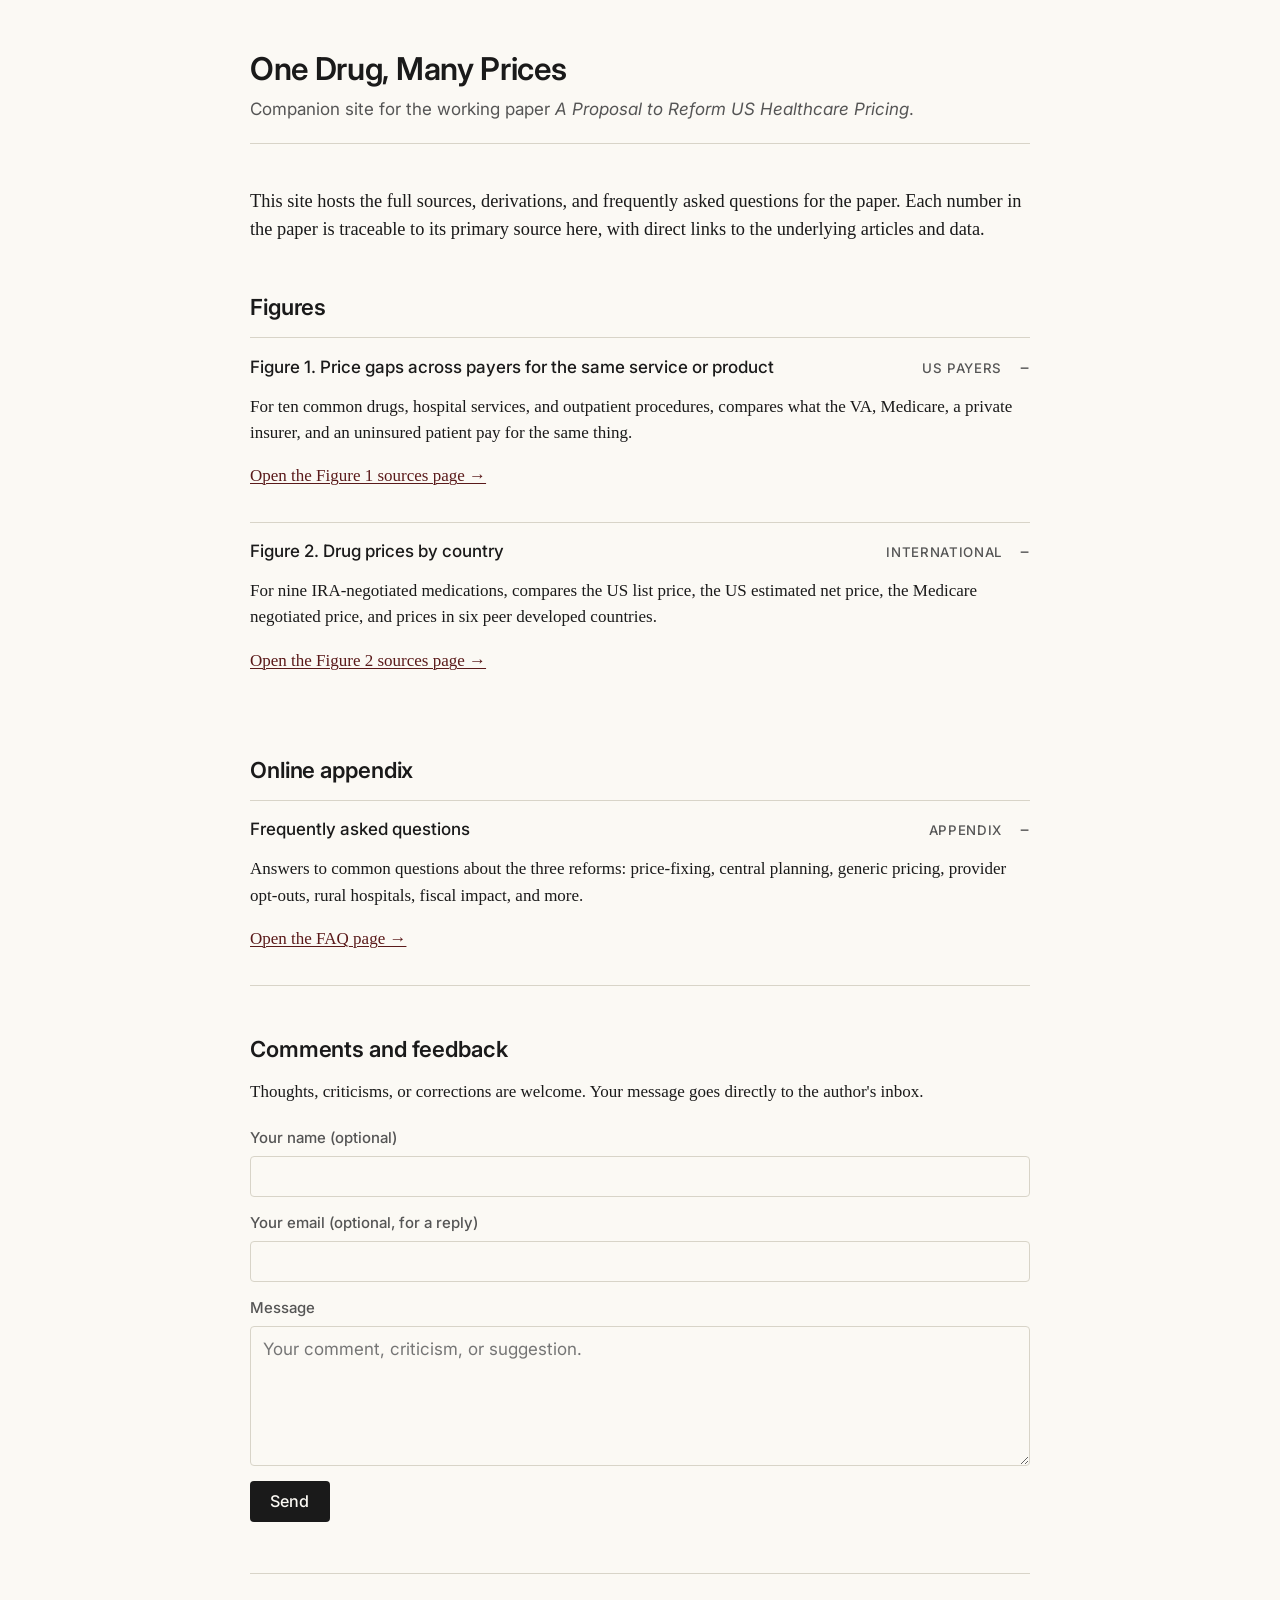
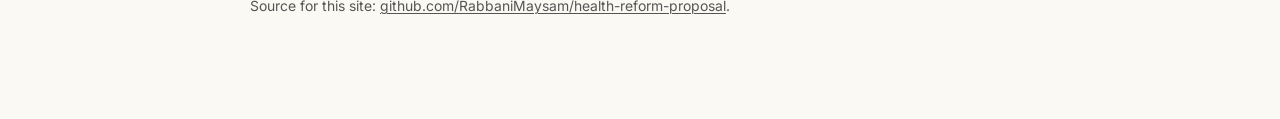
==== commit 72433e1b: "Add FAQ page, contact form (Formspree), and link from landing page - New docs/faq.html: the full onl" ====
--- a/docs/index.html
+++ b/docs/index.html
@@ -4,7 +4,7 @@
 <meta charset="utf-8">
 <meta name="viewport" content="width=device-width, initial-scale=1">
 <title>One Drug, Many Prices — Companion site</title>
-<meta name="description" content="Companion website for the working paper 'One Drug, Many Prices: A Proposal to Reform US Healthcare Pricing.' Full sources and derivations for every figure.">
+<meta name="description" content="Companion website for the working paper 'One Drug, Many Prices: A Proposal to Reform US Healthcare Pricing.' Sources, FAQs, and contact.">
 <link rel="preconnect" href="https://fonts.googleapis.com">
 <link rel="preconnect" href="https://fonts.gstatic.com" crossorigin>
 <link rel="stylesheet" href="https://fonts.googleapis.com/css2?family=Inter:wght@400;500;600&display=swap">
@@ -18,7 +18,7 @@
   <p class="subtitle">Companion site for the working paper <em>A Proposal to Reform US Healthcare Pricing</em>.</p>
 </header>
 
-<p class="lede">This site hosts the full sources, derivations, and assumptions for every figure in the paper. Each number in the paper is traceable to its primary source here, with direct links to the underlying articles and data.</p>
+<p class="lede">This site hosts the full sources, derivations, and frequently asked questions for the paper. Each number in the paper is traceable to its primary source here, with direct links to the underlying articles and data.</p>
 
 <h2>Figures</h2>
 
@@ -38,8 +38,44 @@
   </div>
 </details>
 
+<h2>Online appendix</h2>
+
+<details open>
+  <summary><span class="service-name">Frequently asked questions</span><span class="service-panel">Appendix</span></summary>
+  <div>
+    <p>Answers to common questions about the three reforms: price-fixing, central planning, generic pricing, provider opt-outs, rural hospitals, fiscal impact, and more.</p>
+    <p><a href="faq.html">Open the FAQ page →</a></p>
+  </div>
+</details>
+
+<h2>Comments and feedback</h2>
+
+<p>Thoughts, criticisms, or corrections are welcome. Your message goes directly to the author's inbox.</p>
+
+<form class="contact" action="https://formspree.io/f/xrerqaza" method="POST">
+  <input type="hidden" name="_subject" value="GIT REFORM FEEDBACK">
+  <input type="text" name="_gotcha" class="honeypot" tabindex="-1" autocomplete="off" aria-hidden="true">
+
+  <label>
+    Your name (optional)
+    <input type="text" name="name" autocomplete="name">
+  </label>
+
+  <label>
+    Your email (optional, for a reply)
+    <input type="email" name="email" autocomplete="email">
+  </label>
+
+  <label>
+    Message
+    <textarea name="message" required placeholder="Your comment, criticism, or suggestion."></textarea>
+  </label>
+
+  <button type="submit">Send</button>
+</form>
+
 <footer>
-  <p>This site accompanies the working paper <em>One Drug, Many Prices: A Proposal to Reform US Healthcare Pricing</em>. Source for this site: <a href="https://github.com/RabbaniMaysam/health-reform-proposal">github.com/RabbaniMaysam/health-reform-proposal</a>.</p>
+  <p>Source for this site: <a href="https://github.com/RabbaniMaysam/health-reform-proposal">github.com/RabbaniMaysam/health-reform-proposal</a>.</p>
 </footer>
 
 </div>
--- a/docs/style.css
+++ b/docs/style.css
@@ -203,6 +203,71 @@
   margin: 3rem 0;
 }
 
+form.contact {
+  display: grid;
+  gap: 0.9rem;
+  margin: 1.25rem 0 0;
+  font-family: var(--sans);
+}
+
+form.contact label {
+  display: grid;
+  gap: 0.35rem;
+  font-size: 0.88rem;
+  font-weight: 500;
+  color: var(--muted);
+}
+
+form.contact input[type="text"],
+form.contact input[type="email"],
+form.contact textarea {
+  font-family: var(--sans);
+  font-size: 1rem;
+  color: var(--fg);
+  background: transparent;
+  border: 1px solid var(--rule);
+  border-radius: 4px;
+  padding: 0.55rem 0.7rem;
+  transition: border-color 0.15s;
+}
+
+form.contact input:focus,
+form.contact textarea:focus {
+  outline: none;
+  border-color: var(--accent);
+}
+
+form.contact textarea {
+  min-height: 7rem;
+  resize: vertical;
+  line-height: 1.5;
+}
+
+form.contact button {
+  justify-self: start;
+  font-family: var(--sans);
+  font-weight: 500;
+  font-size: 0.95rem;
+  color: var(--bg);
+  background: var(--fg);
+  border: none;
+  border-radius: 4px;
+  padding: 0.6rem 1.2rem;
+  cursor: pointer;
+  transition: background 0.15s;
+}
+
+form.contact button:hover {
+  background: var(--accent);
+}
+
+.honeypot {
+  position: absolute;
+  left: -9999px;
+  opacity: 0;
+  pointer-events: none;
+}
+
 footer {
   font-family: var(--sans);
   font-size: 0.82rem;
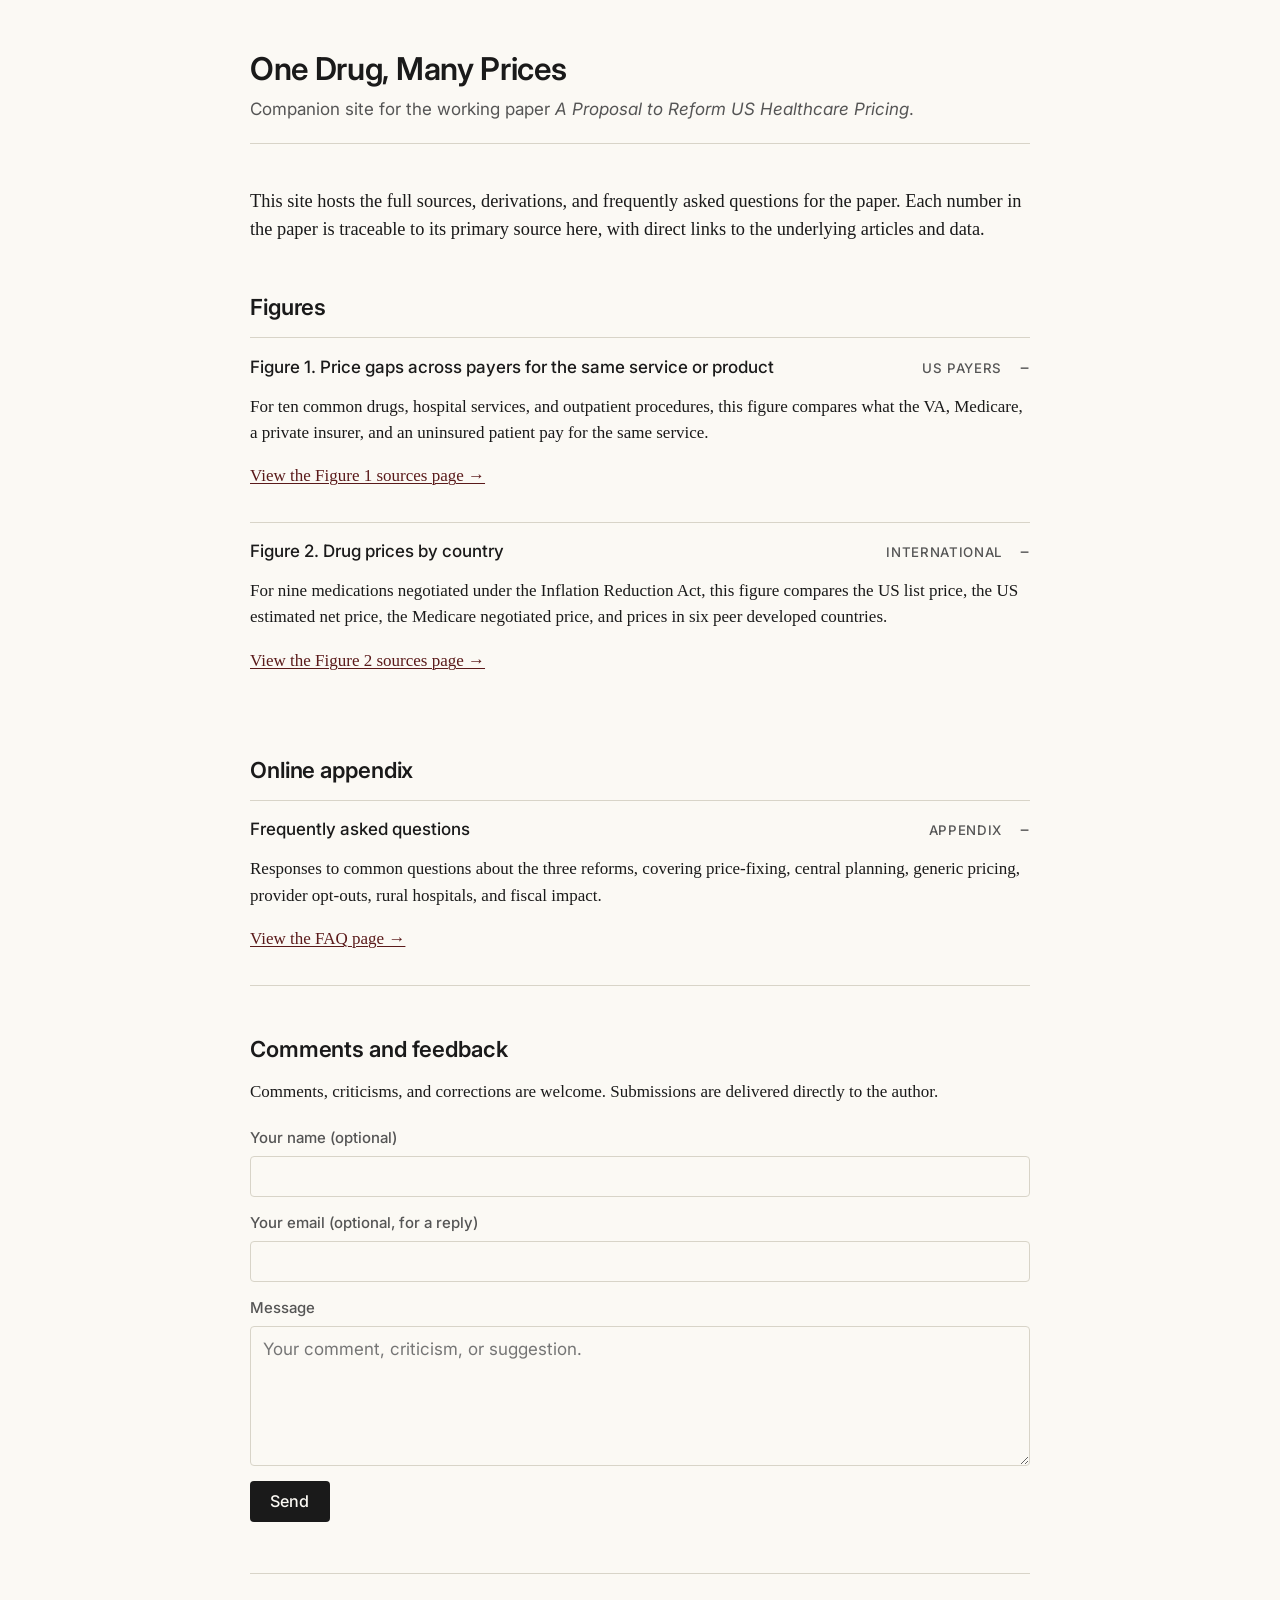
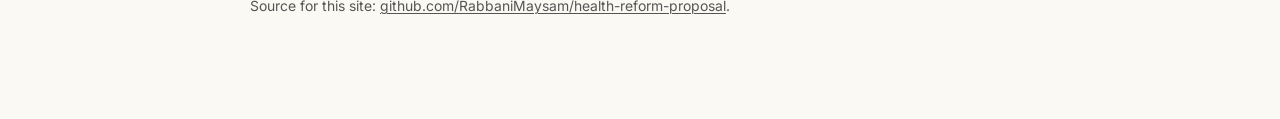
==== commit 20a710f1: "Formality pass across paper, figures, and companion site Paper (main.tex): - Intro: 'float an idea' " ====
--- a/docs/index.html
+++ b/docs/index.html
@@ -25,16 +25,16 @@
 <details open>
   <summary><span class="service-name">Figure 1. Price gaps across payers for the same service or product</span><span class="service-panel">US payers</span></summary>
   <div>
-    <p>For ten common drugs, hospital services, and outpatient procedures, compares what the VA, Medicare, a private insurer, and an uninsured patient pay for the same thing.</p>
-    <p><a href="price-gaps.html">Open the Figure 1 sources page →</a></p>
+    <p>For ten common drugs, hospital services, and outpatient procedures, this figure compares what the VA, Medicare, a private insurer, and an uninsured patient pay for the same service.</p>
+    <p><a href="price-gaps.html">View the Figure 1 sources page →</a></p>
   </div>
 </details>
 
 <details open>
   <summary><span class="service-name">Figure 2. Drug prices by country</span><span class="service-panel">International</span></summary>
   <div>
-    <p>For nine IRA-negotiated medications, compares the US list price, the US estimated net price, the Medicare negotiated price, and prices in six peer developed countries.</p>
-    <p><a href="international-prices.html">Open the Figure 2 sources page →</a></p>
+    <p>For nine medications negotiated under the Inflation Reduction Act, this figure compares the US list price, the US estimated net price, the Medicare negotiated price, and prices in six peer developed countries.</p>
+    <p><a href="international-prices.html">View the Figure 2 sources page →</a></p>
   </div>
 </details>
 
@@ -43,14 +43,14 @@
 <details open>
   <summary><span class="service-name">Frequently asked questions</span><span class="service-panel">Appendix</span></summary>
   <div>
-    <p>Answers to common questions about the three reforms: price-fixing, central planning, generic pricing, provider opt-outs, rural hospitals, fiscal impact, and more.</p>
-    <p><a href="faq.html">Open the FAQ page →</a></p>
+    <p>Responses to common questions about the three reforms, covering price-fixing, central planning, generic pricing, provider opt-outs, rural hospitals, and fiscal impact.</p>
+    <p><a href="faq.html">View the FAQ page →</a></p>
   </div>
 </details>
 
 <h2>Comments and feedback</h2>
 
-<p>Thoughts, criticisms, or corrections are welcome. Your message goes directly to the author's inbox.</p>
+<p>Comments, criticisms, and corrections are welcome. Submissions are delivered directly to the author.</p>
 
 <form class="contact" action="https://formspree.io/f/xrerqaza" method="POST">
   <input type="hidden" name="_subject" value="GIT REFORM FEEDBACK">
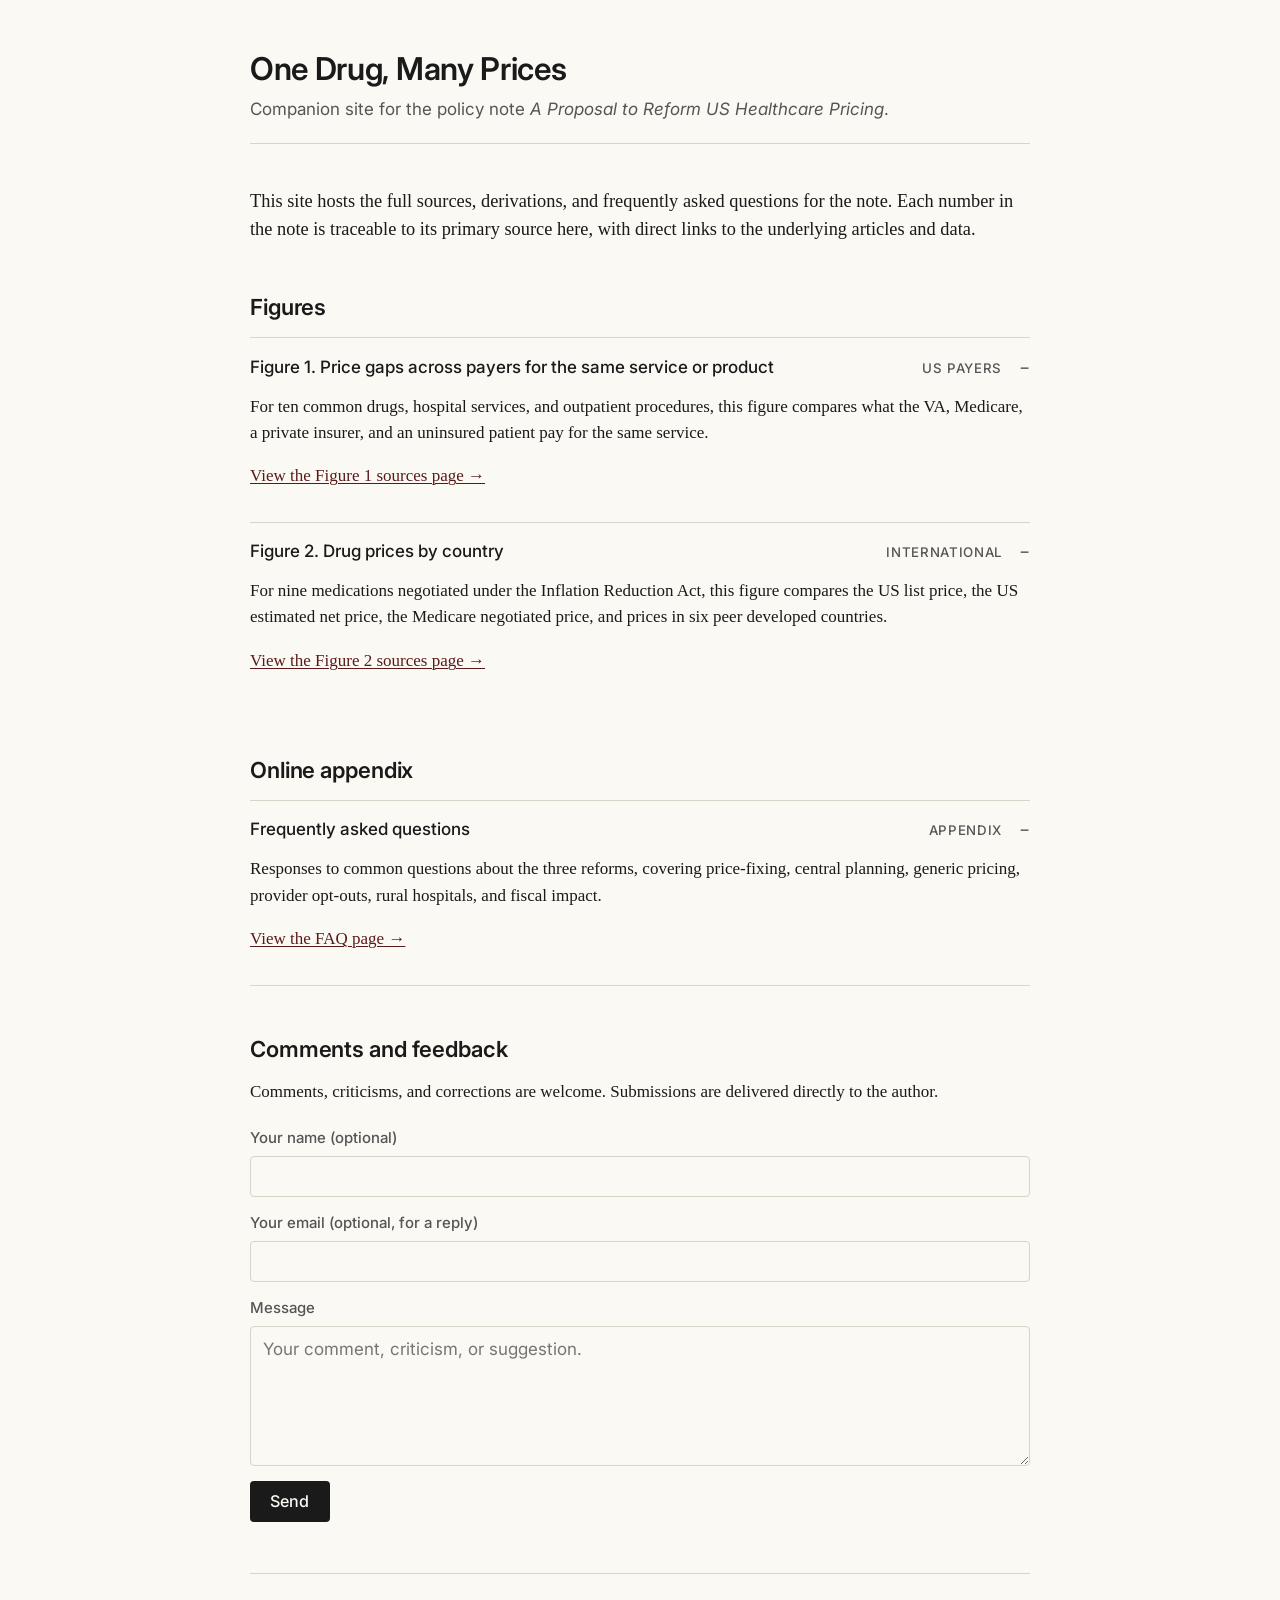
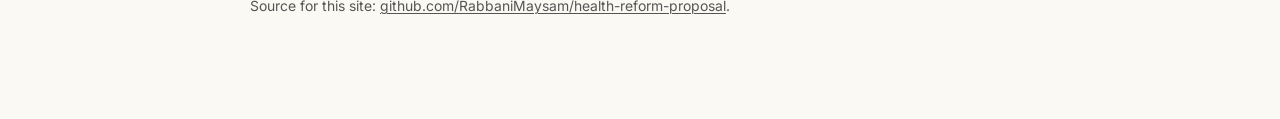
==== commit a921cf7d: "Add related-literature section and relabel as note, not paper Rewrites "Evidence from existing imple" ====
--- a/docs/index.html
+++ b/docs/index.html
@@ -4,7 +4,7 @@
 <meta charset="utf-8">
 <meta name="viewport" content="width=device-width, initial-scale=1">
 <title>One Drug, Many Prices — Companion site</title>
-<meta name="description" content="Companion website for the working paper 'One Drug, Many Prices: A Proposal to Reform US Healthcare Pricing.' Sources, FAQs, and contact.">
+<meta name="description" content="Companion website for the policy note 'One Drug, Many Prices: A Proposal to Reform US Healthcare Pricing.' Sources, FAQs, and contact.">
 <link rel="preconnect" href="https://fonts.googleapis.com">
 <link rel="preconnect" href="https://fonts.gstatic.com" crossorigin>
 <link rel="stylesheet" href="https://fonts.googleapis.com/css2?family=Inter:wght@400;500;600&display=swap">
@@ -15,10 +15,10 @@
 
 <header>
   <h1>One Drug, Many Prices</h1>
-  <p class="subtitle">Companion site for the working paper <em>A Proposal to Reform US Healthcare Pricing</em>.</p>
+  <p class="subtitle">Companion site for the policy note <em>A Proposal to Reform US Healthcare Pricing</em>.</p>
 </header>
 
-<p class="lede">This site hosts the full sources, derivations, and frequently asked questions for the paper. Each number in the paper is traceable to its primary source here, with direct links to the underlying articles and data.</p>
+<p class="lede">This site hosts the full sources, derivations, and frequently asked questions for the note. Each number in the note is traceable to its primary source here, with direct links to the underlying articles and data.</p>
 
 <h2>Figures</h2>
 
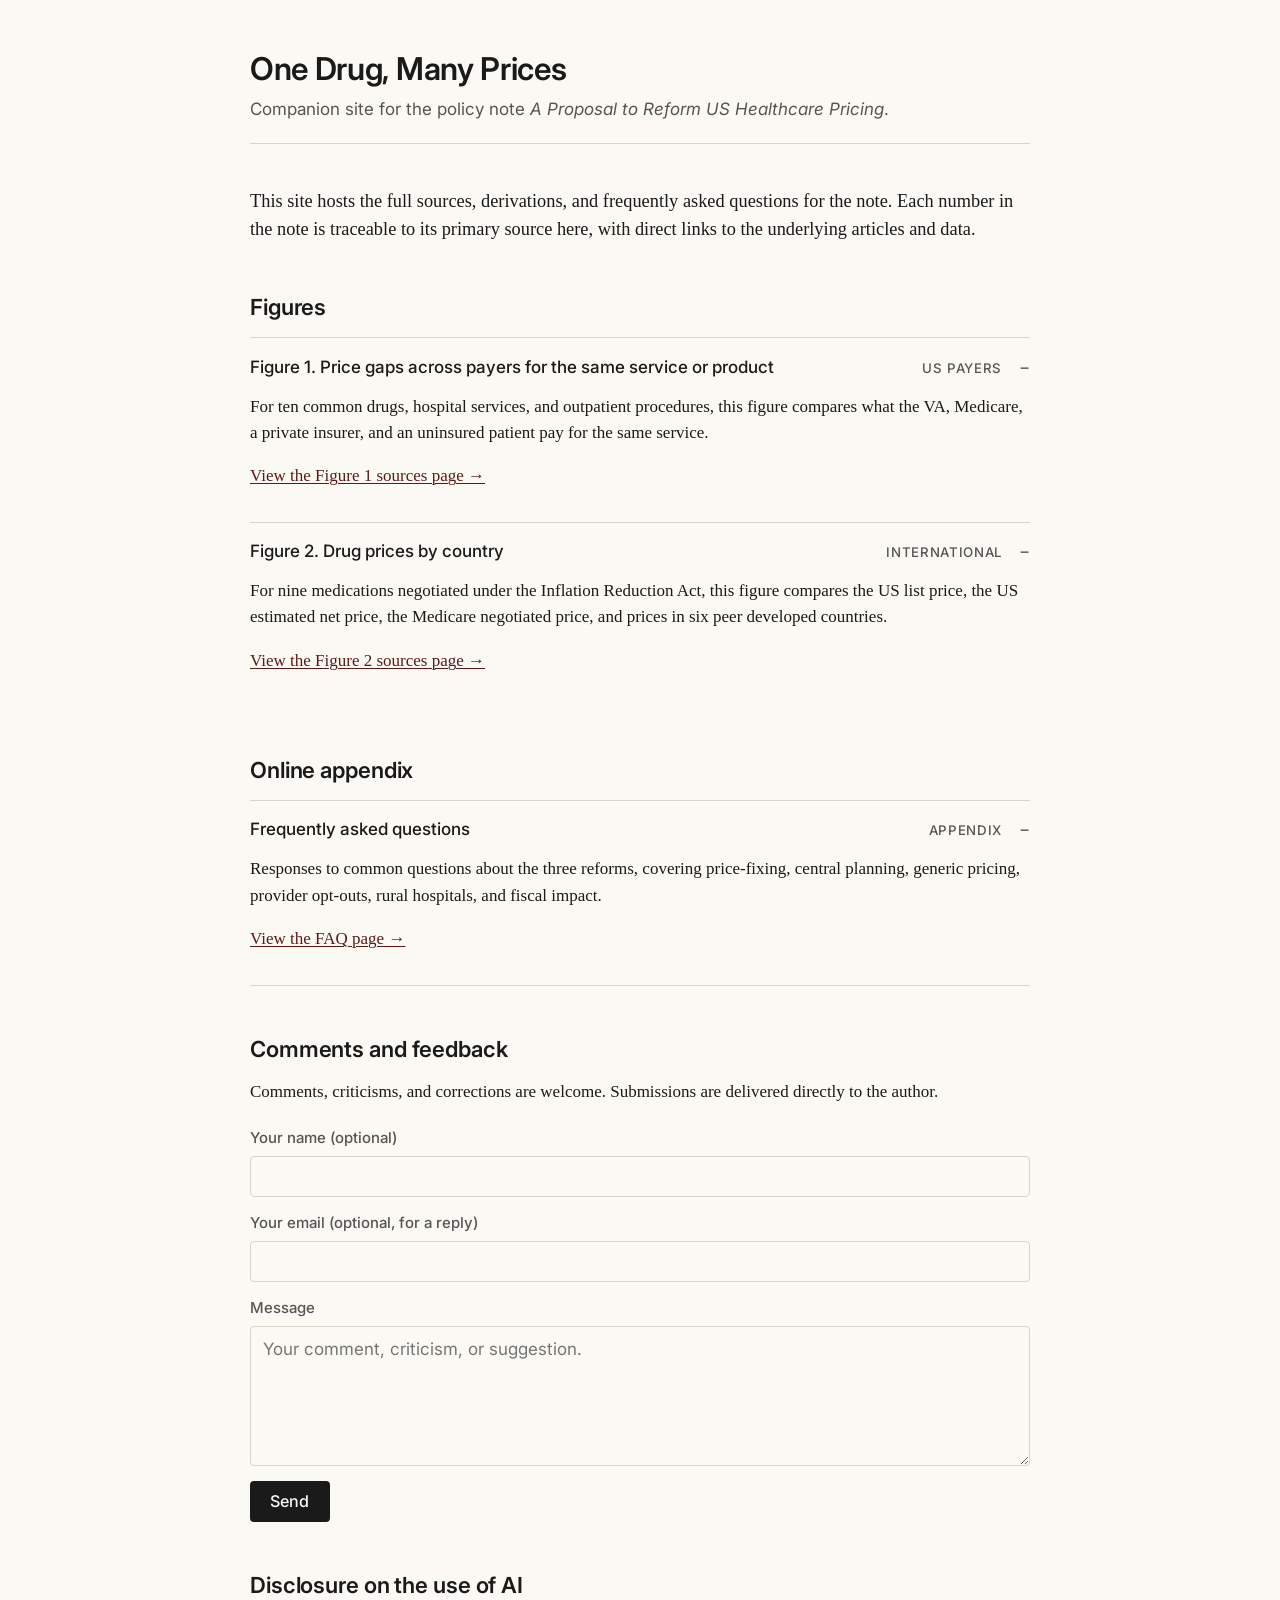
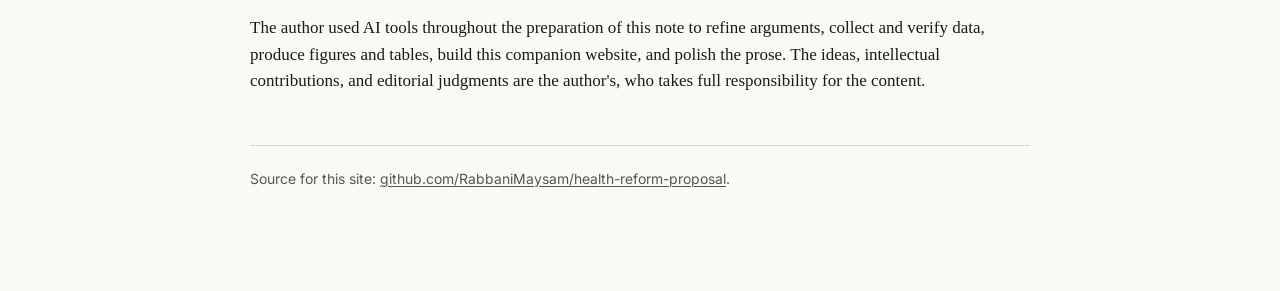
==== commit c6d88e4f: "Shrink Figure 1, move AI disclosure to website Figure 1 width reduced from textwidth to 0.9 textwidt" ====
--- a/docs/index.html
+++ b/docs/index.html
@@ -74,6 +74,10 @@
   <button type="submit">Send</button>
 </form>
 
+<h2>Disclosure on the use of AI</h2>
+
+<p>The author used AI tools throughout the preparation of this note to refine arguments, collect and verify data, produce figures and tables, build this companion website, and polish the prose. The ideas, intellectual contributions, and editorial judgments are the author's, who takes full responsibility for the content.</p>
+
 <footer>
   <p>Source for this site: <a href="https://github.com/RabbaniMaysam/health-reform-proposal">github.com/RabbaniMaysam/health-reform-proposal</a>.</p>
 </footer>
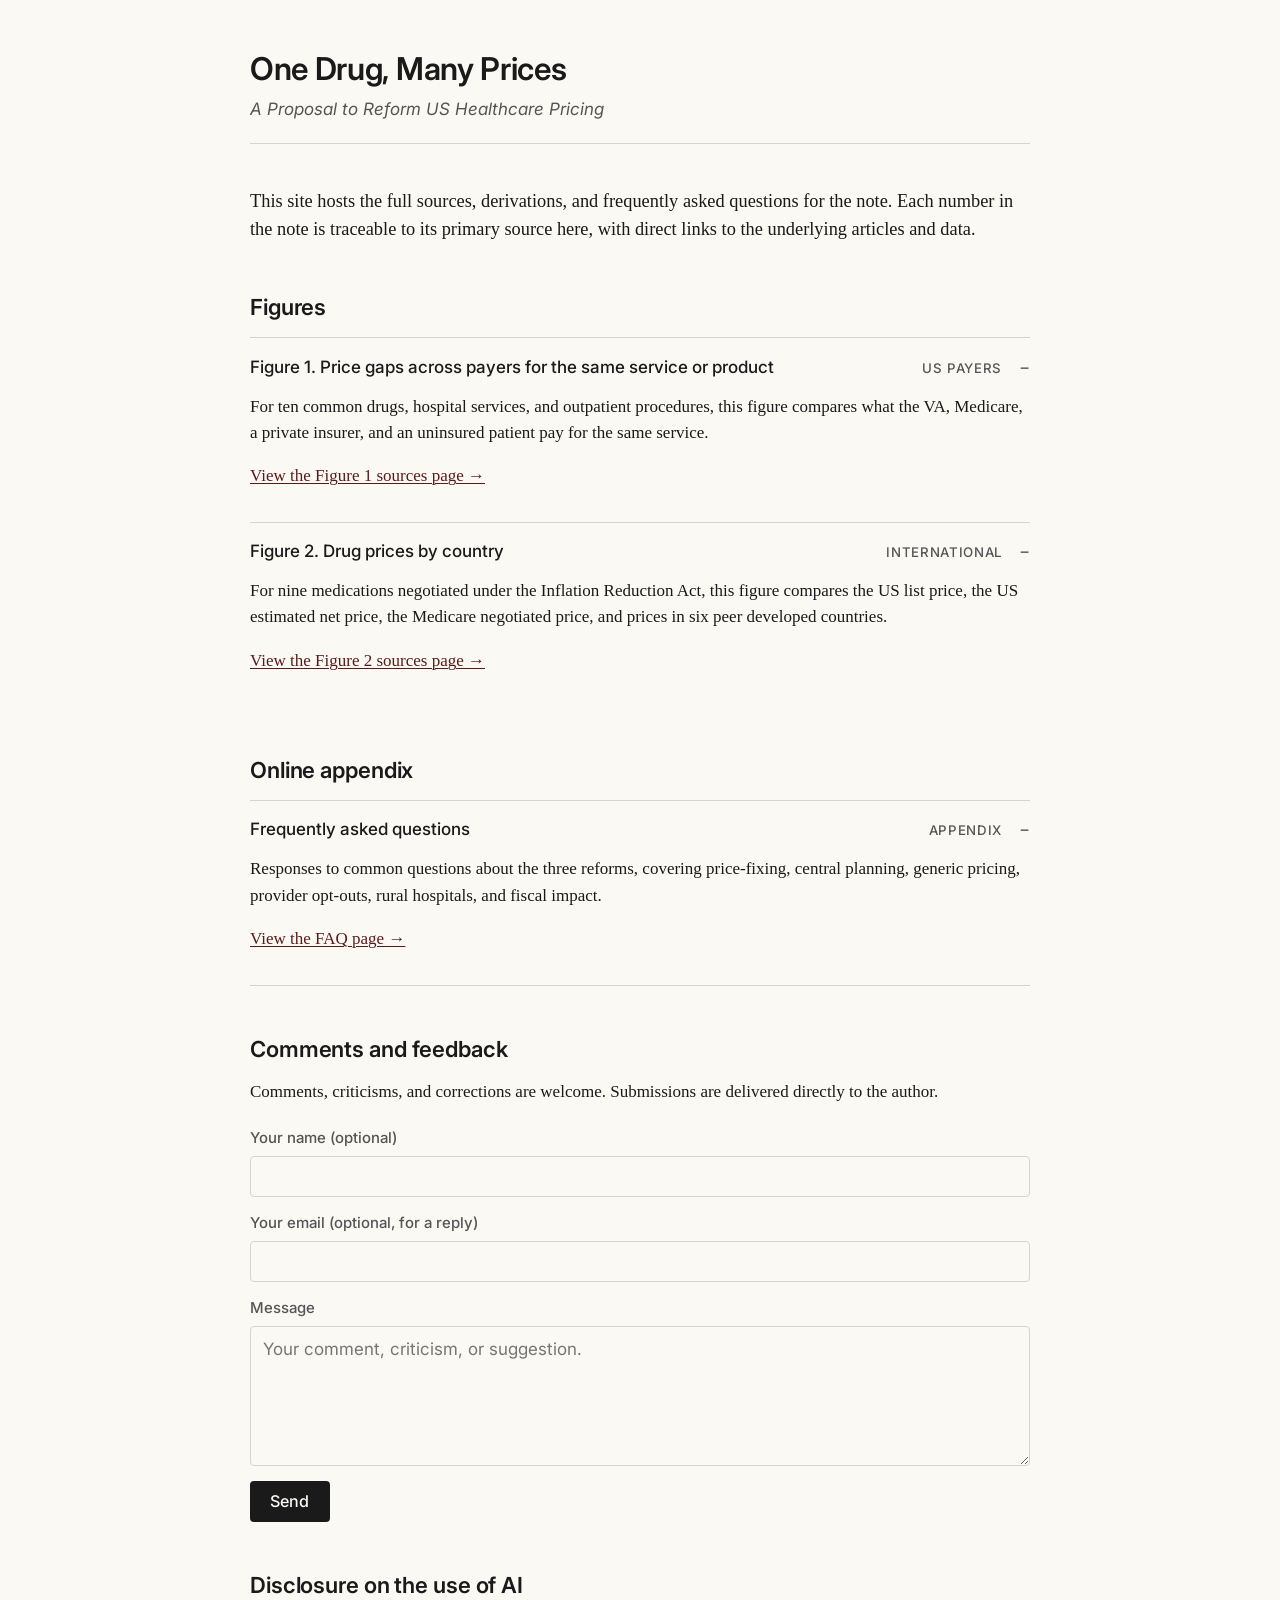
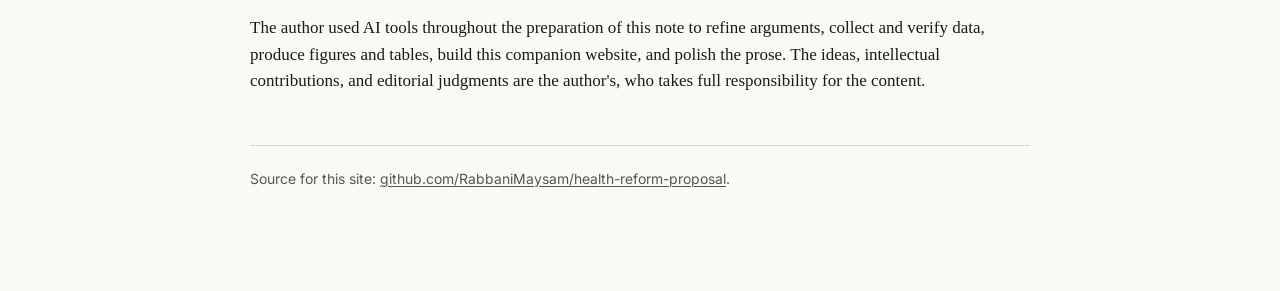
==== commit 5065c0d7: "Simplify site title; drop 'Companion site for the policy note' Co-Authored-By: Claude Opus 4.7 (1M c" ====
--- a/docs/index.html
+++ b/docs/index.html
@@ -15,7 +15,7 @@
 
 <header>
   <h1>One Drug, Many Prices</h1>
-  <p class="subtitle">Companion site for the policy note <em>A Proposal to Reform US Healthcare Pricing</em>.</p>
+  <p class="subtitle"><em>A Proposal to Reform US Healthcare Pricing</em></p>
 </header>
 
 <p class="lede">This site hosts the full sources, derivations, and frequently asked questions for the note. Each number in the note is traceable to its primary source here, with direct links to the underlying articles and data.</p>
--- a/docs/style.css
+++ b/docs/style.css
@@ -116,6 +116,11 @@
   border-bottom: 1px solid var(--rule);
 }
 
+details:target {
+  background: rgba(138, 43, 43, 0.04);
+  scroll-margin-top: 1rem;
+}
+
 summary {
   cursor: pointer;
   font-family: var(--sans);
